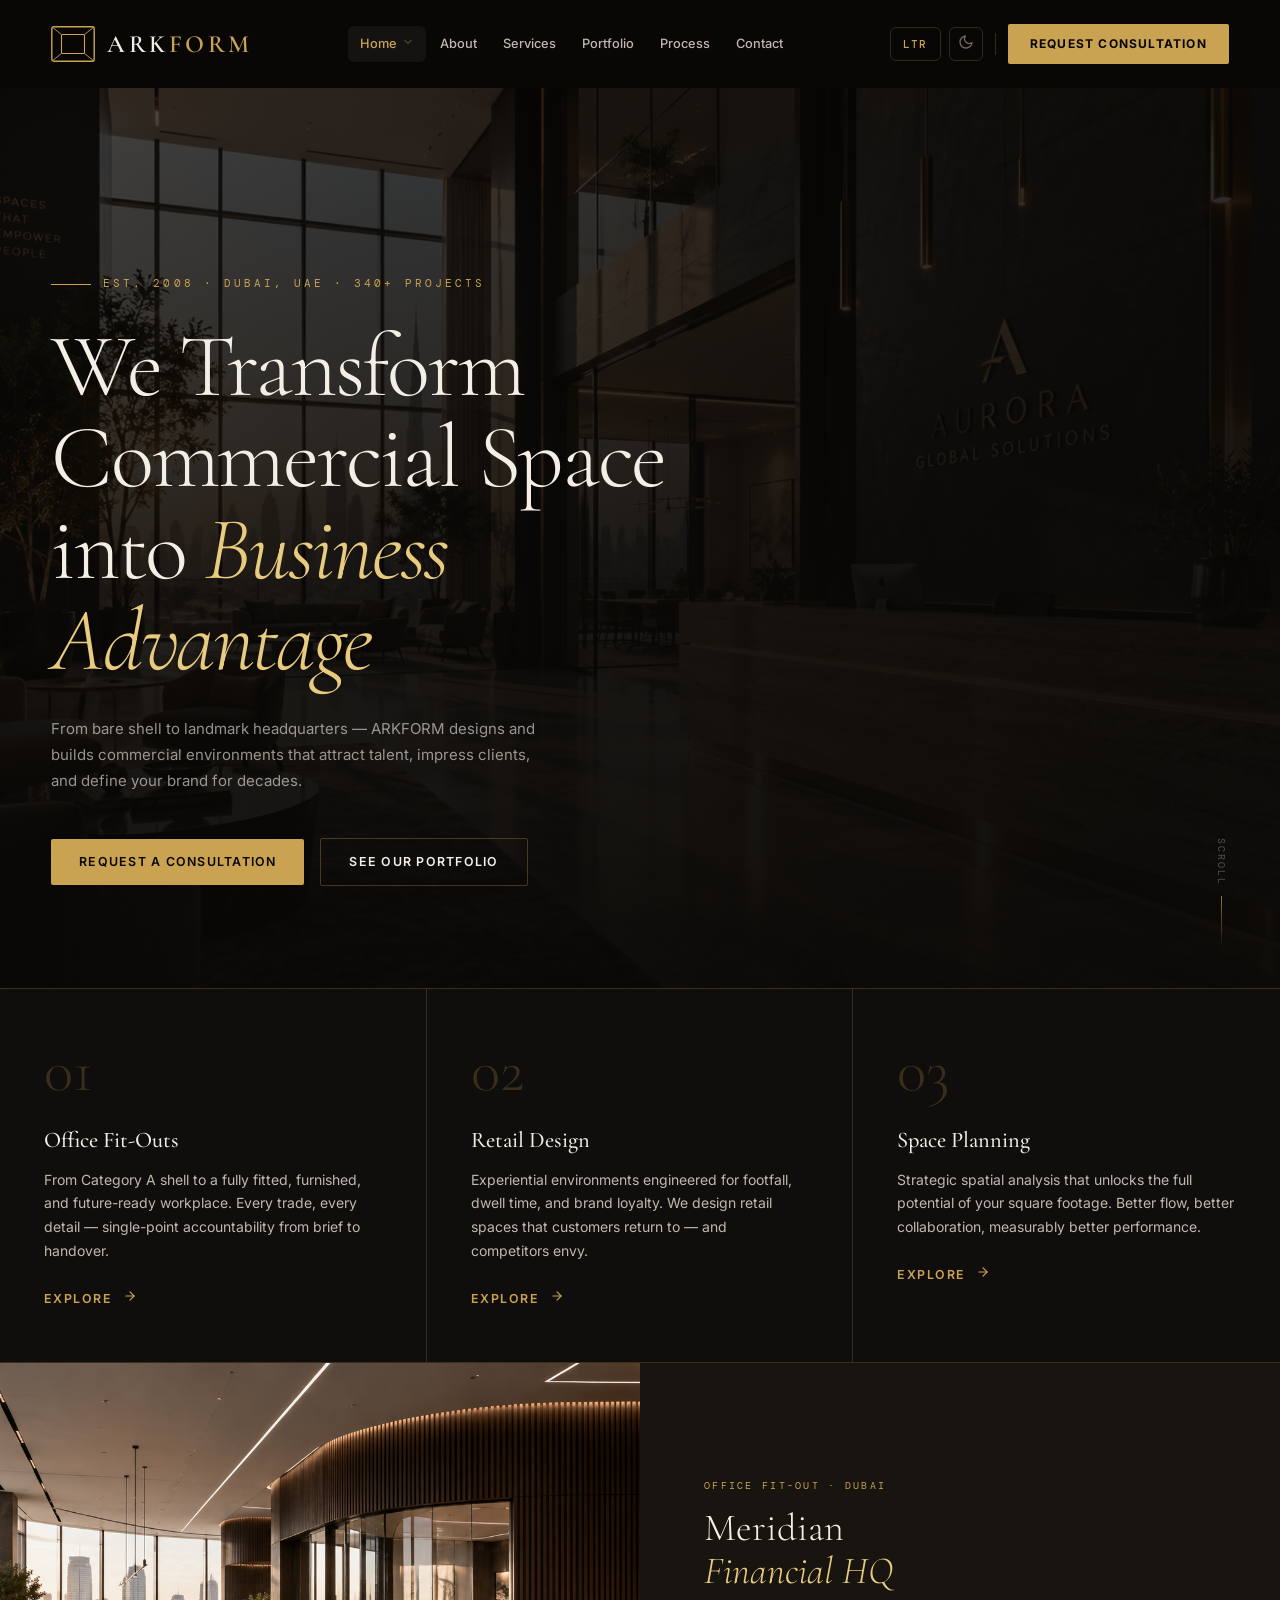
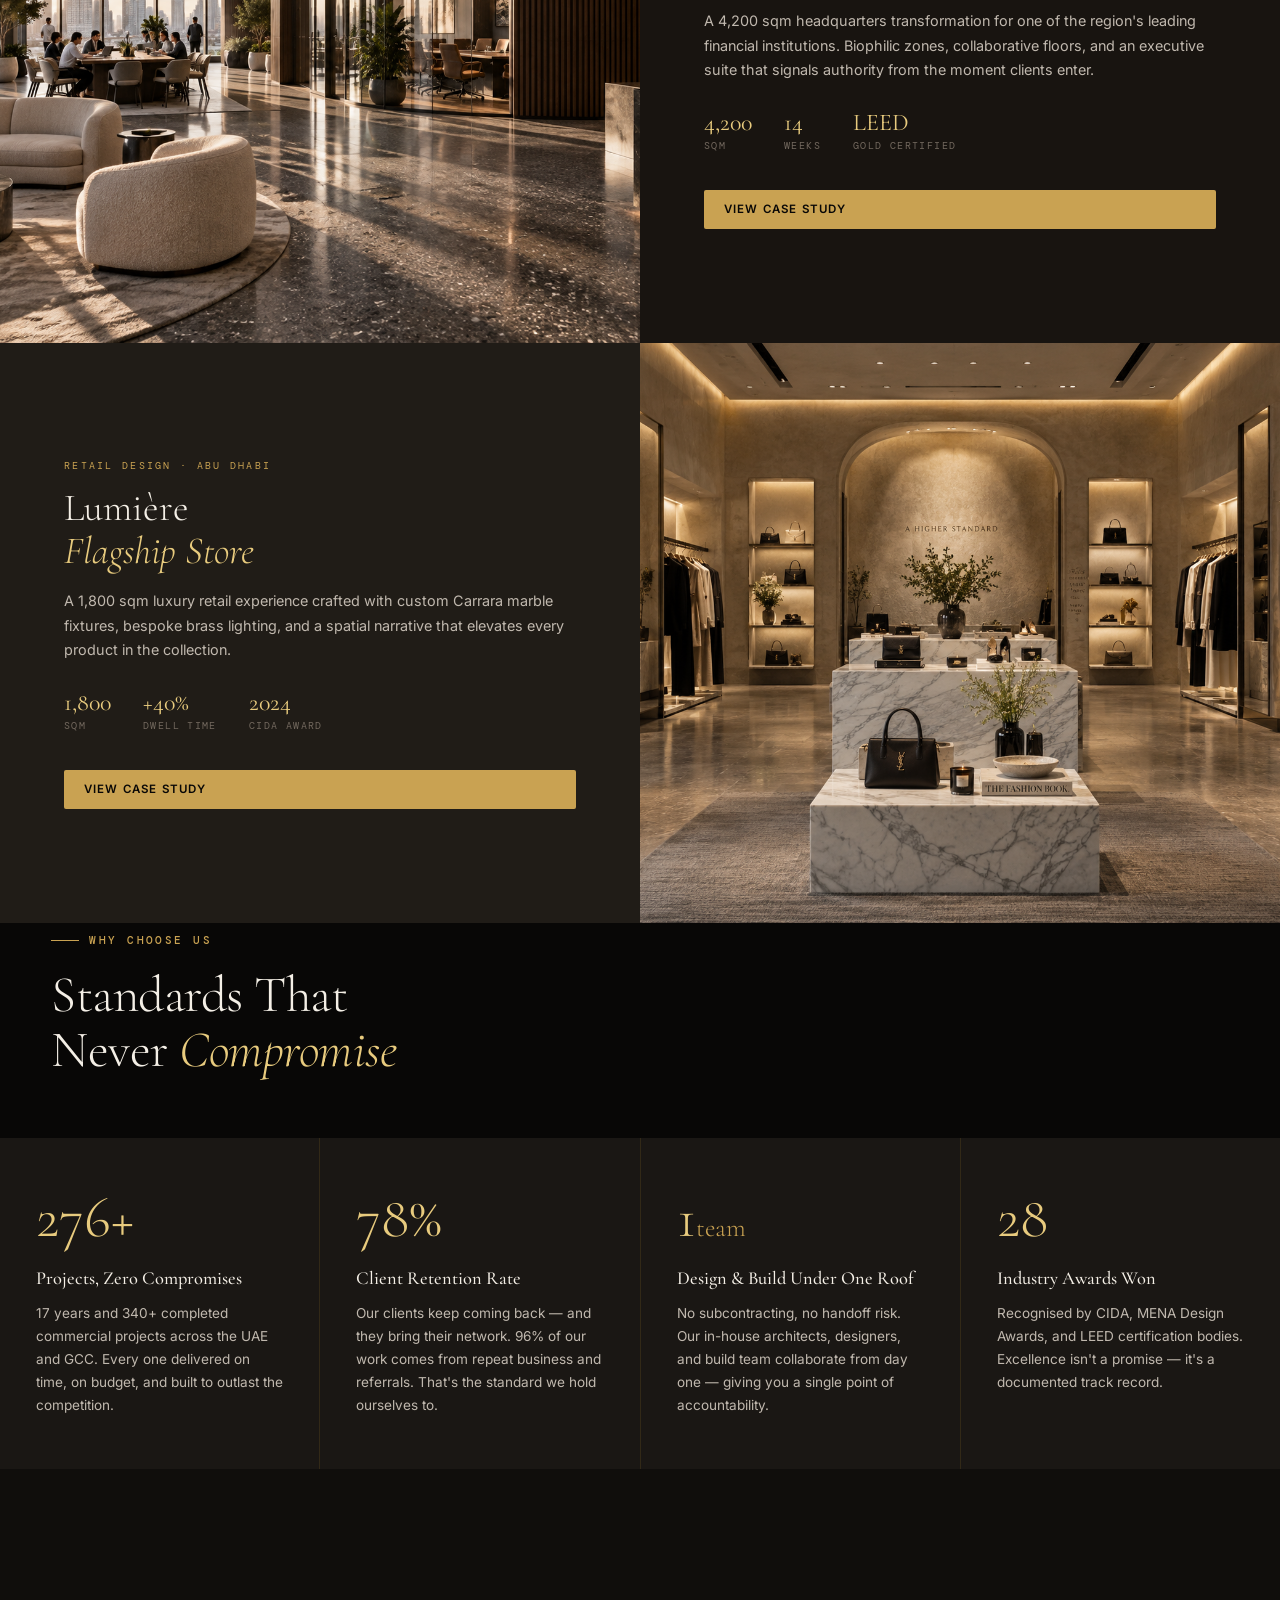
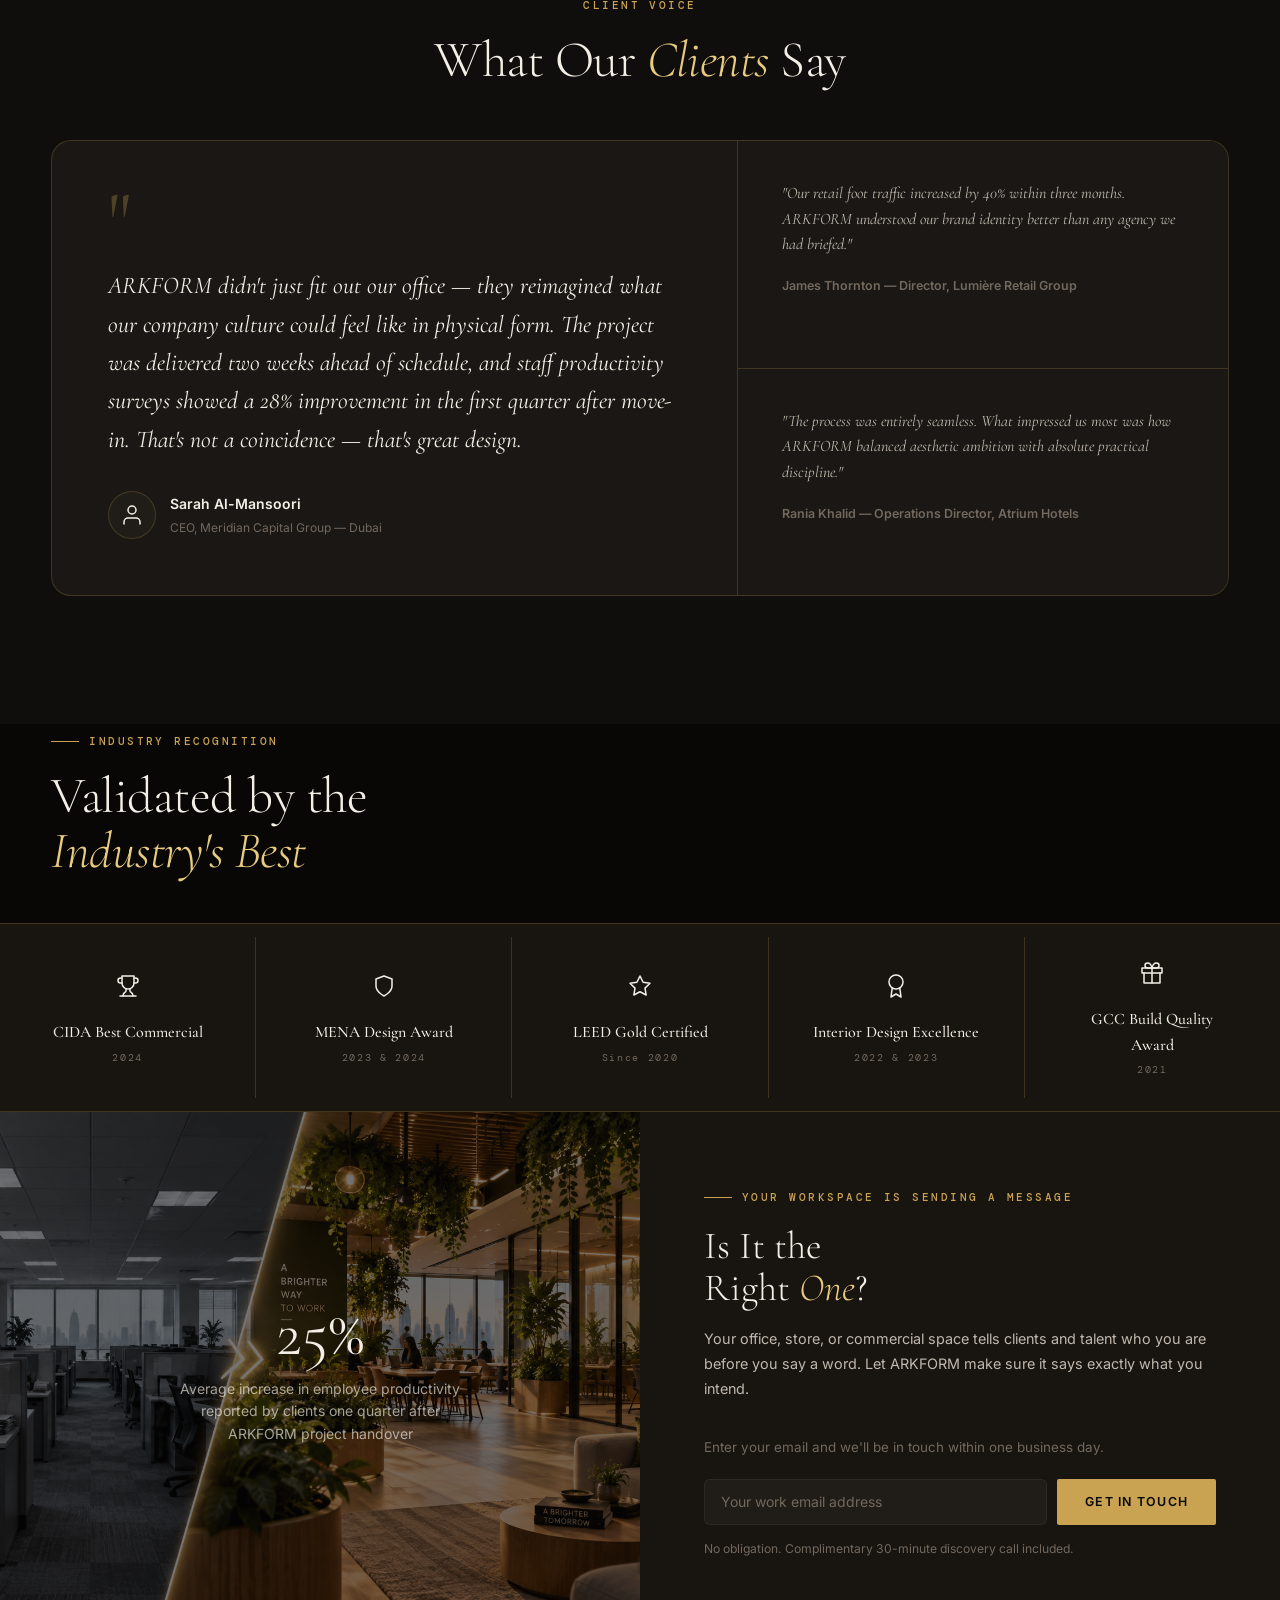
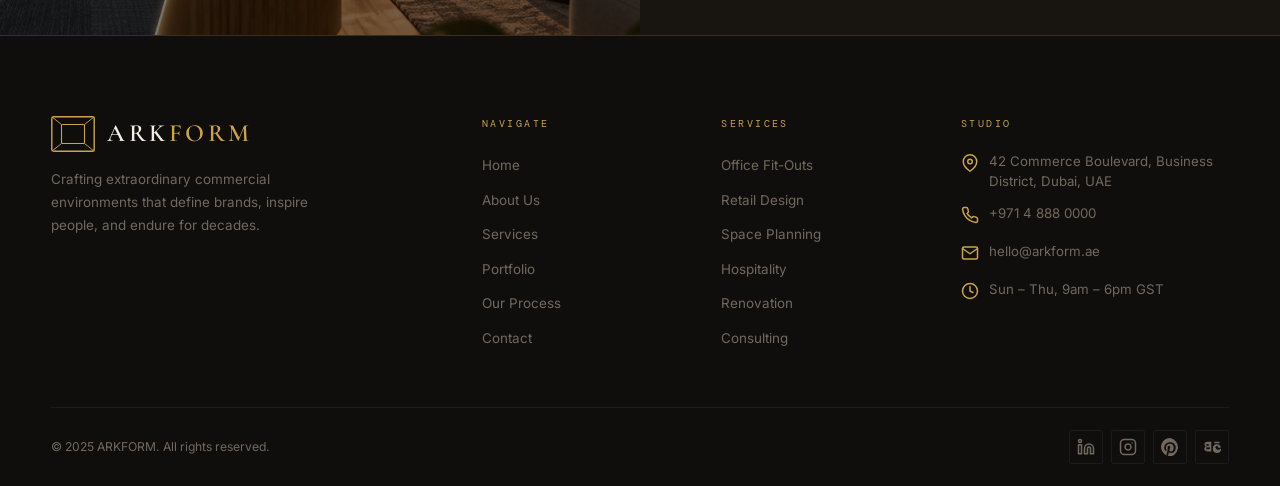
==== index.html @ d7631701 "Initial commit" ====
<!DOCTYPE html>
<html lang="en" dir="ltr" data-theme="dark">
<head>
<meta charset="UTF-8"/>
<meta name="viewport" content="width=device-width, initial-scale=1.0"/>
<meta name="description" content="ARKFORM — Award-winning interior fit-out and commercial design firm. Transforming offices, retail, and hospitality spaces into business advantages."/>
<title>Home | ARKFORM</title>
<link rel="preconnect" href="https://fonts.googleapis.com"/>
<link rel="preconnect" href="https://fonts.gstatic.com" crossorigin/>
<link rel="stylesheet" href="style.css"/>
<link rel="icon" type="image/svg+xml" href="data:image/svg+xml,%3Csvg xmlns='http://www.w3.org/2000/svg' viewBox='0 0 24 24' fill='%23cfae7d'%3E%3Cpath d='M12 2L1 22h22L12 2zm0 5l6.5 12h-13L12 7z'/%3E%3C/svg%3E" />
</head>
<body>
<header id="site-header">
  <div class="header-inner">
    <a href="index.html" class="logo-wrap" aria-label="ARKFORM — Home">
      <svg class="logo-svg" viewBox="0 0 44 36" fill="none" xmlns="http://www.w3.org/2000/svg" aria-hidden="true">
  <rect x="0.8" y="0.8" width="42.4" height="34.4" rx="2" stroke="currentColor" stroke-width="1.4"/>
  <rect x="10.5" y="8.5" width="23" height="19" rx="1" stroke="currentColor" stroke-width="1.1"/>
  <line x1="0.8" y1="0.8" x2="10.5" y2="8.5" stroke="currentColor" stroke-width="0.9"/>
  <line x1="43.2" y1="0.8" x2="33.5" y2="8.5" stroke="currentColor" stroke-width="0.9"/>
  <line x1="0.8" y1="35.2" x2="10.5" y2="27.5" stroke="currentColor" stroke-width="0.9"/>
  <line x1="43.2" y1="35.2" x2="33.5" y2="27.5" stroke="currentColor" stroke-width="0.9"/>
</svg>
      <div class="logo-text">
        <span class="logo-name">ARK<b>FORM</b></span>
        
      </div>
    </a>
    <nav class="nav-menu" role="navigation" aria-label="Main navigation">
      <div class="nav-item">
        <a href="index.html" class="nav-link">Home <span class="nav-chev"><svg width="12" height="12" viewBox="0 0 24 24" fill="none" stroke="currentColor" stroke-width="2" stroke-linecap="round" stroke-linejoin="round"><polyline points="6 9 12 15 18 9"></polyline></svg></span></a>
        <div class="dropdown">
          <a href="index.html"  class="dropdown-link"><span class="dd-dot"></span>Home One</a>
          <a href="home2.html" class="dropdown-link"><span class="dd-dot"></span>Home Two</a>
        </div>
      </div>
      <div class="nav-item"><a href="about.html"     class="nav-link">About</a></div>
      <div class="nav-item"><a href="services.html"  class="nav-link">Services</a></div>
      <div class="nav-item"><a href="portfolio.html" class="nav-link">Portfolio</a></div>
      <div class="nav-item"><a href="process.html"   class="nav-link">Process</a></div>
      <div class="nav-item"><a href="contact.html"   class="nav-link">Contact</a></div>
    </nav>
    <div class="hd-right">
      <button class="dir-toggle" id="dirToggle" aria-label="Toggle direction">LTR</button>
      <button class="theme-toggle" id="themeToggle" aria-label="Toggle theme">
        <span class="icon-moon"><svg width="16" height="16" viewBox="0 0 24 24" fill="none" stroke="currentColor" stroke-width="2" stroke-linecap="round" stroke-linejoin="round"><path d="M21 12.79A9 9 0 1 1 11.21 3 7 7 0 0 0 21 12.79z"></path></svg></span><span class="icon-sun"><svg width="16" height="16" viewBox="0 0 24 24" fill="none" stroke="currentColor" stroke-width="2" stroke-linecap="round" stroke-linejoin="round"><circle cx="12" cy="12" r="5"></circle><line x1="12" y1="1" x2="12" y2="3"></line><line x1="12" y1="21" x2="12" y2="23"></line><line x1="4.22" y1="4.22" x2="5.64" y2="5.64"></line><line x1="18.36" y1="18.36" x2="19.78" y2="19.78"></line><line x1="1" y1="12" x2="3" y2="12"></line><line x1="21" y1="12" x2="23" y2="12"></line><line x1="4.22" y1="19.78" x2="5.64" y2="18.36"></line><line x1="18.36" y1="5.64" x2="19.78" y2="4.22"></line></svg></span>
      </button>
      <div class="hd-divider"></div>
      <a href="contact.html" class="btn-nav-cta">Request Consultation</a>
      <button class="hamburger" id="hamburger" aria-label="Toggle menu">
        <span></span><span></span><span></span>
      </button>
    </div>
  </div>
</header>
<div class="mobile-overlay" id="mobile-overlay"></div>
<nav class="mobile-nav" id="mobile-nav" aria-label="Mobile navigation">
  <a href="index.html" class="mobile-nav-link">Home
    <div class="m-sub">
      <a href="index.html"  class="m-sub-link">Home One</a>
      <a href="home2.html"  class="m-sub-link">Home Two</a>
    </div>
  </a>
  <a href="about.html"     class="mobile-nav-link">About</a>
  <a href="services.html"  class="mobile-nav-link">Services</a>
  <a href="portfolio.html" class="mobile-nav-link">Portfolio</a>
  <a href="process.html"   class="mobile-nav-link">Process</a>
  <a href="contact.html"   class="mobile-nav-link">Contact</a>
  <div style="margin-top:32px;display:flex;gap:10px;flex-wrap:wrap;">
    <button class="dir-toggle" aria-label="Toggle direction">LTR</button>
    <button class="theme-toggle" aria-label="Toggle theme"><span class="icon-moon"><svg width="16" height="16" viewBox="0 0 24 24" fill="none" stroke="currentColor" stroke-width="2" stroke-linecap="round" stroke-linejoin="round"><path d="M21 12.79A9 9 0 1 1 11.21 3 7 7 0 0 0 21 12.79z"></path></svg></span><span class="icon-sun"><svg width="16" height="16" viewBox="0 0 24 24" fill="none" stroke="currentColor" stroke-width="2" stroke-linecap="round" stroke-linejoin="round"><circle cx="12" cy="12" r="5"></circle><line x1="12" y1="1" x2="12" y2="3"></line><line x1="12" y1="21" x2="12" y2="23"></line><line x1="4.22" y1="4.22" x2="5.64" y2="5.64"></line><line x1="18.36" y1="18.36" x2="19.78" y2="19.78"></line><line x1="1" y1="12" x2="3" y2="12"></line><line x1="21" y1="12" x2="23" y2="12"></line><line x1="4.22" y1="19.78" x2="5.64" y2="18.36"></line><line x1="18.36" y1="5.64" x2="19.78" y2="4.22"></line></svg></span></button>
    <a href="contact.html" class="btn-nav-cta">Request Consultation</a>
  </div>
</nav>

<main>

<!--  HERO — Full-bleed editorial -->
<section class="hero-editorial" id="hero">
  <div class="hero-bg-img">
    <img src="index_hero.png" alt="Luxury Corporate Office Interior — Dubai HQ" style="width:100%;height:100%;min-height:100svh;object-fit:cover;">
  </div>
  <div class="hero-editorial-overlay"></div>
  <div class="hero-editorial-content">
    <div class="container">
      <div class="hero-kicker">Est. 2008 · Dubai, UAE · 340+ Projects</div>
      <h1 class="hero-h1">We Transform<br>Commercial Space<br>into <em>Business</em><br><em>Advantage</em></h1>
      <p class="hero-sub">From bare shell to landmark headquarters — ARKFORM designs and builds commercial environments that attract talent, impress clients, and define your brand for decades.</p>
      <div class="hero-actions">
        <a href="contact.html"   class="btn btn-gold">Request a Consultation</a>
        <a href="portfolio.html" class="btn btn-border">See Our Portfolio</a>
      </div>
    </div>
  </div>
  <div class="hero-scroll">Scroll</div>
</section>

<!--  CORE EXPERTISE — Horizontal cells, purposeful not decorative -->
<section id="expertise" style="background:var(--bg-1);">
  <div class="expertise-row reveal">
    <div class="expertise-cell">
      <div class="expertise-num">01</div>
      <div class="expertise-title">Office Fit-Outs</div>
      <p class="expertise-body">From Category A shell to a fully fitted, furnished, and future-ready workplace. Every trade, every detail — single-point accountability from brief to handover.</p>
      <a href="services.html" class="btn-ghost-gold">Explore <span class="arr"><svg width="14" height="14" viewBox="0 0 24 24" fill="none" stroke="currentColor" stroke-width="2" stroke-linecap="round" stroke-linejoin="round"><line x1="5" y1="12" x2="19" y2="12"></line><polyline points="12 5 19 12 12 19"></polyline></svg></span></a>
    </div>
    <div class="expertise-cell">
      <div class="expertise-num">02</div>
      <div class="expertise-title">Retail Design</div>
      <p class="expertise-body">Experiential environments engineered for footfall, dwell time, and brand loyalty. We design retail spaces that customers return to — and competitors envy.</p>
      <a href="services.html" class="btn-ghost-gold">Explore <span class="arr"><svg width="14" height="14" viewBox="0 0 24 24" fill="none" stroke="currentColor" stroke-width="2" stroke-linecap="round" stroke-linejoin="round"><line x1="5" y1="12" x2="19" y2="12"></line><polyline points="12 5 19 12 12 19"></polyline></svg></span></a>
    </div>
    <div class="expertise-cell">
      <div class="expertise-num">03</div>
      <div class="expertise-title">Space Planning</div>
      <p class="expertise-body">Strategic spatial analysis that unlocks the full potential of your square footage. Better flow, better collaboration, measurably better performance.</p>
      <a href="services.html" class="btn-ghost-gold">Explore <span class="arr"><svg width="14" height="14" viewBox="0 0 24 24" fill="none" stroke="currentColor" stroke-width="2" stroke-linecap="round" stroke-linejoin="round"><line x1="5" y1="12" x2="19" y2="12"></line><polyline points="12 5 19 12 12 19"></polyline></svg></span></a>
    </div>
  </div>
</section>

<!--  SIGNATURE PROJECTS — 2 large alternating showcases -->
<section id="projects" class="project-showcase">
  <div class="project-row reveal-left">
    <div class="project-visual">
      <img src="index_project1.png" alt="Meridian Financial HQ" style="width:100%;height:100%;position:absolute;inset:0;border-radius:0;object-fit:cover;">
    </div>
    <div class="project-body">
      <div class="project-cat">Office Fit-Out · Dubai</div>
      <h2 class="project-name">Meridian<br><em>Financial HQ</em></h2>
      <p class="project-desc">A 4,200 sqm headquarters transformation for one of the region's leading financial institutions. Biophilic zones, collaborative floors, and an executive suite that signals authority from the moment clients enter.</p>
      <div class="project-specs">
        <div class="project-spec">
          <div class="project-spec-val">4,200</div>
          <div class="project-spec-key">sqm</div>
        </div>
        <div class="project-spec">
          <div class="project-spec-val">14</div>
          <div class="project-spec-key">Weeks</div>
        </div>
        <div class="project-spec">
          <div class="project-spec-val">LEED</div>
          <div class="project-spec-key">Gold Certified</div>
        </div>
      </div>
      <a href="portfolio.html" class="btn btn-gold btn-sm">View Case Study</a>
    </div>
  </div>
  <div class="project-row rev reveal-right">
    <div class="project-visual">
      <img src="index_project2.png" alt="Lumière Flagship Store" style="width:100%;height:100%;position:absolute;inset:0;border-radius:0;object-fit:cover;">
    </div>
    <div class="project-body" style="background:var(--bg-3);">
      <div class="project-cat">Retail Design · Abu Dhabi</div>
      <h2 class="project-name">Lumière<br><em>Flagship Store</em></h2>
      <p class="project-desc">A 1,800 sqm luxury retail experience crafted with custom Carrara marble fixtures, bespoke brass lighting, and a spatial narrative that elevates every product in the collection.</p>
      <div class="project-specs">
        <div class="project-spec">
          <div class="project-spec-val">1,800</div>
          <div class="project-spec-key">sqm</div>
        </div>
        <div class="project-spec">
          <div class="project-spec-val">+40%</div>
          <div class="project-spec-key">Dwell Time</div>
        </div>
        <div class="project-spec">
          <div class="project-spec-val">2024</div>
          <div class="project-spec-key">CIDA Award</div>
        </div>
      </div>
      <a href="portfolio.html" class="btn btn-gold btn-sm">View Case Study</a>
    </div>
  </div>
</section>

<!--  WHY ARKFORM — Stat-anchored differentiators -->
<section id="why-arkform" style="background:var(--bg-0);">
  <div class="container">
    <div class="sh reveal" style="max-width:600px;margin-bottom:60px;">
      <div class="section-eyebrow">Why Choose Us</div>
      <h2 class="sh-title">Standards That<br>Never <em>Compromise</em></h2>
    </div>
  </div>
  <div class="stat-anchors reveal">
    <div class="sa-cell">
      <div class="sa-big"><span class="counter" data-target="340" data-suffix="+">340+</span></div>
      <div class="sa-title">Projects, Zero Compromises</div>
      <p class="sa-body">17 years and 340+ completed commercial projects across the UAE and GCC. Every one delivered on time, on budget, and built to outlast the competition.</p>
    </div>
    <div class="sa-cell">
      <div class="sa-big"><span class="counter" data-target="96" data-suffix="%">96%</span></div>
      <div class="sa-title">Client Retention Rate</div>
      <p class="sa-body">Our clients keep coming back — and they bring their network. 96% of our work comes from repeat business and referrals. That's the standard we hold ourselves to.</p>
    </div>
    <div class="sa-cell">
      <div class="sa-big">1<span style="font-size:0.45em;color:var(--gold);">team</span></div>
      <div class="sa-title">Design &amp; Build Under One Roof</div>
      <p class="sa-body">No subcontracting, no handoff risk. Our in-house architects, designers, and build team collaborate from day one — giving you a single point of accountability.</p>
    </div>
    <div class="sa-cell">
      <div class="sa-big">28</div>
      <div class="sa-title">Industry Awards Won</div>
      <p class="sa-body">Recognised by CIDA, MENA Design Awards, and LEED certification bodies. Excellence isn't a promise — it's a documented track record.</p>
    </div>
  </div>
</section>

<!--  CLIENT TESTIMONIALS — Featured + 2 supporting -->
<section id="testimonials" class="section" style="background:var(--bg-1);">
  <div class="container">
    <div class="sh center reveal" style="margin-bottom:52px;">
      <div class="section-eyebrow center">Client Voice</div>
      <h2 class="sh-title">What Our <em>Clients</em> Say</h2>
    </div>
    <div class="testimonial-featured reveal" style="background:var(--bg-card);border:1px solid var(--bd-g);border-radius:var(--r-lg);overflow:hidden;">
      <div class="tf-main">
        <div class="tf-mark">"</div>
        <p class="tf-quote">ARKFORM didn't just fit out our office — they reimagined what our company culture could feel like in physical form. The project was delivered two weeks ahead of schedule, and staff productivity surveys showed a 28% improvement in the first quarter after move-in. That's not a coincidence — that's great design.</p>
        <div class="tf-author">
          <div class="tf-avatar"><svg width="24" height="24" viewBox="0 0 24 24" fill="none" stroke="currentColor" stroke-width="1.5" stroke-linecap="round" stroke-linejoin="round"><path d="M20 21v-2a4 4 0 0 0-4-4H8a4 4 0 0 0-4 4v2"></path><circle cx="12" cy="7" r="4"></circle></svg></div>
          <div>
            <div class="tf-name">Sarah Al-Mansoori</div>
            <div class="tf-role">CEO, Meridian Capital Group — Dubai</div>
          </div>
        </div>
      </div>
      <div class="tf-side">
        <div class="tf-minor">
          <p class="tf-minor-quote">"Our retail foot traffic increased by 40% within three months. ARKFORM understood our brand identity better than any agency we had briefed."</p>
          <div class="tf-minor-author">James Thornton — Director, Lumière Retail Group</div>
        </div>
        <div class="tf-minor">
          <p class="tf-minor-quote">"The process was entirely seamless. What impressed us most was how ARKFORM balanced aesthetic ambition with absolute practical discipline."</p>
          <div class="tf-minor-author">Rania Khalid — Operations Director, Atrium Hotels</div>
        </div>
      </div>
    </div>
  </div>
</section>

<!--  RECOGNITION — Awards + press logos -->
<section id="recognition" style="background:var(--bg-0);">
  <div class="container">
    <div class="sh reveal" style="margin-bottom:44px;">
      <div class="section-eyebrow">Industry Recognition</div>
      <h2 class="sh-title">Validated by the<br><em>Industry's Best</em></h2>
    </div>
  </div>
  <div class="recognition-strip reveal">
    <div class="recognition-inner">
      <div class="rec-award"><div class="rec-icon"><svg width="24" height="24" viewBox="0 0 24 24" fill="none" stroke="currentColor" stroke-width="1.5" stroke-linecap="round" stroke-linejoin="round"><path d="M6 9H4.5a2.5 2.5 0 0 1 0-5H6"></path><path d="M18 9h1.5a2.5 2.5 0 0 0 0-5H18"></path><path d="M4 22h16"></path><path d="M10 14.66V17c0 .55-.47.98-.97 1.21C7.85 18.75 7 20.24 7 22"></path><path d="M14 14.66V17c0 .55.47.98.97 1.21C16.15 18.75 17 20.24 17 22"></path><path d="M18 2H6v7a6 6 0 0 0 12 0V2z"></path></svg></div><div class="rec-award-name">CIDA Best Commercial</div><div class="rec-year">2024</div></div>
      <div class="rec-award"><div class="rec-icon"><svg width="24" height="24" viewBox="0 0 24 24" fill="none" stroke="currentColor" stroke-width="1.5" stroke-linecap="round" stroke-linejoin="round"><path d="M12 22s8-4 8-10V5l-8-3-8 3v7c0 6 8 10 8 10z"></path></svg></div><div class="rec-award-name">MENA Design Award</div><div class="rec-year">2023 &amp; 2024</div></div>
      <div class="rec-award"><div class="rec-icon"><svg width="24" height="24" viewBox="0 0 24 24" fill="none" stroke="currentColor" stroke-width="1.5" stroke-linecap="round" stroke-linejoin="round"><polygon points="12 2 15.09 8.26 22 9.27 17 14.14 18.18 21.02 12 17.77 5.82 21.02 7 14.14 2 9.27 8.91 8.26 12 2"></polygon></svg></div><div class="rec-award-name">LEED Gold Certified</div><div class="rec-year">Since 2020</div></div>
      <div class="rec-award"><div class="rec-icon"><svg width="24" height="24" viewBox="0 0 24 24" fill="none" stroke="currentColor" stroke-width="1.5" stroke-linecap="round" stroke-linejoin="round"><circle cx="12" cy="8" r="7"></circle><polyline points="8.21 13.89 7 23 12 20 17 23 15.79 13.88"></polyline></svg></div><div class="rec-award-name">Interior Design Excellence</div><div class="rec-year">2022 &amp; 2023</div></div>
      <div class="rec-award"><div class="rec-icon"><svg width="24" height="24" viewBox="0 0 24 24" fill="none" stroke="currentColor" stroke-width="1.5" stroke-linecap="round" stroke-linejoin="round"><polyline points="20 12 20 22 4 22 4 12"></polyline><rect x="2" y="7" width="20" height="5"></rect><line x1="12" y1="22" x2="12" y2="7"></line><path d="M12 7H7.5a2.5 2.5 0 0 1 0-5C11 2 12 7 12 7z"></path><path d="M12 7h4.5a2.5 2.5 0 0 0 0-5C13 2 12 7 12 7z"></path></svg></div><div class="rec-award-name">GCC Build Quality Award</div><div class="rec-year">2021</div></div>
    </div>
  </div>
</section>

<!--  FINAL CTA — Split: Stat visual + direct action -->
<section id="cta" class="cta-split">
  <div class="cta-split-visual reveal-left">
    <img src="index_cta.png" alt="Award-winning office transformation" style="width:100%;height:100%;position:absolute;inset:0;border-radius:0;object-fit:cover;">
    <div class="cta-split-visual-overlay">
      <div class="cta-stat-big">25%</div>
      <p class="cta-stat-caption">Average increase in employee productivity reported by clients one quarter after ARKFORM project handover</p>
    </div>
  </div>
  <div class="cta-split-body reveal-right">
    <div class="section-eyebrow">Your Workspace Is Sending a Message</div>
    <h2 class="cta-split-title">Is It the<br>Right <em>One</em>?</h2>
    <p class="cta-split-sub">Your office, store, or commercial space tells clients and talent who you are before you say a word. Let ARKFORM make sure it says exactly what you intend.</p>
    <p style="font-size:0.84rem;color:var(--txt-3);margin-bottom:20px;">Enter your email and we'll be in touch within one business day.</p>
    <div class="mini-form">
      <input class="mini-input" type="email" placeholder="Your work email address" aria-label="Email address"/>
      <a href="contact.html" class="btn btn-gold">Get in Touch</a>
    </div>
    <p style="font-size:0.76rem;color:var(--txt-3);margin-top:14px;">No obligation. Complimentary 30-minute discovery call included.</p>
  </div>
</section>

</main>
<footer id="site-footer">
  <div class="container">
    <div class="footer-top">
      <div>
        <div class="footer-logo-row">
          <svg class="logo-svg" viewBox="0 0 44 36" fill="none">
            <rect x="0.8" y="0.8" width="42.4" height="34.4" rx="2" stroke="currentColor" stroke-width="1.4"/>
            <rect x="10.5" y="8.5" width="23" height="19" rx="1" stroke="currentColor" stroke-width="1.1"/>
            <line x1="0.8" y1="0.8" x2="10.5" y2="8.5" stroke="currentColor" stroke-width="0.9"/>
            <line x1="43.2" y1="0.8" x2="33.5" y2="8.5" stroke="currentColor" stroke-width="0.9"/>
            <line x1="0.8" y1="35.2" x2="10.5" y2="27.5" stroke="currentColor" stroke-width="0.9"/>
            <line x1="43.2" y1="35.2" x2="33.5" y2="27.5" stroke="currentColor" stroke-width="0.9"/>
          </svg>
          <div class="logo-text">
            <span class="logo-name">ARK<b>FORM</b></span>
          </div>
        </div>
        <p class="footer-desc">Crafting extraordinary commercial environments that define brands, inspire people, and endure for decades.</p>
      </div>
      <div>
        <div class="footer-col-title">Navigate</div>
        <ul class="footer-links">
          <li><a href="index.html">Home</a></li>
          <li><a href="about.html">About Us</a></li>
          <li><a href="services.html">Services</a></li>
          <li><a href="portfolio.html">Portfolio</a></li>
          <li><a href="process.html">Our Process</a></li>
          <li><a href="contact.html">Contact</a></li>
        </ul>
      </div>
      <div>
        <div class="footer-col-title">Services</div>
        <ul class="footer-links">
          <li><a href="services.html">Office Fit-Outs</a></li>
          <li><a href="services.html">Retail Design</a></li>
          <li><a href="services.html">Space Planning</a></li>
          <li><a href="services.html">Hospitality</a></li>
          <li><a href="services.html">Renovation</a></li>
          <li><a href="services.html">Consulting</a></li>
        </ul>
      </div>
      <div>
        <div class="footer-col-title">Studio</div>
        <div class="footer-contact-row">
          <span class="fc-icon">
            <svg width="18" height="18" viewBox="0 0 24 24" fill="none" stroke="currentColor" stroke-width="2" stroke-linecap="round" stroke-linejoin="round"><path d="M21 10c0 7-9 13-9 13s-9-6-9-13a9 9 0 0 1 18 0z"></path><circle cx="12" cy="10" r="3"></circle></svg>
          </span>
          <span>42 Commerce Boulevard, Business District, Dubai, UAE</span>
        </div>
        <div class="footer-contact-row">
          <span class="fc-icon">
            <svg width="18" height="18" viewBox="0 0 24 24" fill="none" stroke="currentColor" stroke-width="2" stroke-linecap="round" stroke-linejoin="round"><path d="M22 16.92v3a2 2 0 0 1-2.18 2 19.79 19.79 0 0 1-8.63-3.07 19.5 19.5 0 0 1-6-6 19.79 19.79 0 0 1-3.07-8.67A2 2 0 0 1 4.11 2h3a2 2 0 0 1 2 1.72 12.84 12.84 0 0 0 .7 2.81 2 2 0 0 1-.45 2.11L8.09 9.91a16 16 0 0 0 6 6l1.27-1.27a2 2 0 0 1 2.11-.45 12.84 12.84 0 0 0 2.81.7A2 2 0 0 1 22 16.92z"></path></svg>
          </span>
          <span>+971 4 888 0000</span>
        </div>
        <div class="footer-contact-row">
          <span class="fc-icon">
            <svg width="18" height="18" viewBox="0 0 24 24" fill="none" stroke="currentColor" stroke-width="2" stroke-linecap="round" stroke-linejoin="round"><path d="M4 4h16c1.1 0 2 .9 2 2v12c0 1.1-.9 2-2 2H4c-1.1 0-2-.9-2-2V6c0-1.1.9-2 2-2z"></path><polyline points="22,6 12,13 2,6"></polyline></svg>
          </span>
          <span>hello@arkform.ae</span>
        </div>
        <div class="footer-contact-row">
          <span class="fc-icon">
            <svg width="18" height="18" viewBox="0 0 24 24" fill="none" stroke="currentColor" stroke-width="2" stroke-linecap="round" stroke-linejoin="round"><circle cx="12" cy="12" r="10"></circle><polyline points="12 6 12 12 16 14"></polyline></svg>
          </span>
          <span>Sun – Thu, 9am – 6pm GST</span>
        </div>
      </div>
    </div>
    <div class="footer-bottom">
      <p class="footer-copy">&copy; 2025 ARKFORM. All rights reserved.</p>
      <div class="footer-socials">
        <a href="#" class="soc-btn" aria-label="LinkedIn">
          <svg width="18" height="18" viewBox="0 0 24 24" fill="none" stroke="currentColor" stroke-width="2" stroke-linecap="round" stroke-linejoin="round"><path d="M16 8a6 6 0 0 1 6 6v7h-4v-7a2 2 0 0 0-2-2 2 2 0 0 0-2 2v7h-4v-7a6 6 0 0 1 6-6z"></path><rect x="2" y="9" width="4" height="12"></rect><circle cx="4" cy="4" r="2"></circle></svg>
        </a>
        <a href="#" class="soc-btn" aria-label="Instagram">
          <svg width="18" height="18" viewBox="0 0 24 24" fill="none" stroke="currentColor" stroke-width="2" stroke-linecap="round" stroke-linejoin="round"><rect x="2" y="2" width="20" height="20" rx="5" ry="5"></rect><path d="M16 11.37A4 4 0 1 1 12.63 8 4 4 0 0 1 16 11.37z"></path><line x1="17.5" y1="6.5" x2="17.51" y2="6.5"></line></svg>
        </a>
        <a href="#" class="soc-btn" aria-label="Pinterest">
          <svg width="18" height="18" viewBox="0 0 24 24" fill="currentColor"><path d="M12 0a12 12 0 0 0-4.37 23.17c-.07-.63-.13-1.6.03-2.29l1.4-5.92s-.36-.71-.36-1.78c0-1.66.97-2.9 2.17-2.9 1.01 0 1.51.76 1.51 1.68 0 1.02-.65 2.56-.99 3.98-.28 1.19.6 2.16 1.77 2.16 2.13 0 3.77-2.24 3.77-5.47 0-2.86-2.06-4.86-5.01-4.86-3.41 0-5.41 2.56-5.41 5.19 0 1.03.4 2.14.89 2.74.08.1.09.23.07.35l-.33 1.36c-.05.23-.17.27-.4.17-1.5-.7-2.43-2.88-2.43-4.65 0-3.78 2.75-7.25 7.95-7.25 4.17 0 7.39 2.96 7.39 6.92 0 4.13-2.61 7.46-6.23 7.46-1.21 0-2.35-.63-2.76-1.38l-.75 2.85c-.27 1.04-1 2.35-1.5 3.15A12 12 0 1 0 12 0z"/></svg>
        </a>
        <a href="#" class="soc-btn" aria-label="Behance">
          <svg width="18" height="18" viewBox="0 0 24 24" fill="currentColor"><path d="M22 7h-7v-2h7v2zm1.726 10c-.442 1.297-2.029 3-5.101 3-3.074 0-5.564-1.729-5.564-5.675 0-3.91 2.325-5.92 5.466-5.92 3.082 0 4.964 1.827 5.372 4.577h-6.711c.092 1.466 1.488 2.846 3.123 2.846 1.215 0 2.215-.534 2.64-1.428h2.775zm-3.15-4.144c-.169-1.2-1.026-2.025-2.091-2.025-1.12 0-2.037.916-2.19 2.025h4.281zM11 12v-6.903h-4.364c-2.428 0-4.636.853-4.636 3.328 0 1.543.832 2.38 2.026 2.812-1.391.439-2.316 1.636-2.316 3.121 0 2.671 2.35 3.642 5.093 3.642h4.2v-6zm-4.996-1.579h-1.528v-2.345h1.53c1.554 0 1.966.697 1.966 1.258 0 .61-.39 1.087-1.968 1.087zm1.144 4.579h-2.673v-2.678h2.673c1.611 0 2.21.673 2.21 1.346 0 .662-.511 1.332-2.21 1.332z"/></svg>
        </a>
      </div>
    </div>
  </div>
</footer>
<script src="main.js"></script>
</body></html>
---- style.css ----
/* ============================================================
   ARKFORM — Interior Fit-Out & Commercial Design
   Complete Design System  v2.0
   Fonts: Cormorant Garamond (display) + Inter (body)
============================================================ */
@import url('https://fonts.googleapis.com/css2?family=Cormorant+Garamond:ital,wght@0,300;0,400;0,500;0,600;0,700;1,300;1,400;1,600&family=Inter:wght@300;400;500;600;700&family=DM+Mono:wght@400;500&display=swap');

/* ── 1. DESIGN TOKENS ─────────────────────────────────── */
:root {
  /* Dark Theme (default) */
  --bg-0:  #080706;
  --bg-1:  #100E0C;
  --bg-2:  #181410;
  --bg-3:  #201C17;
  --bg-card: #1A1714;
  --bg-card-h: #222018;

  --gold:       #C9A252;
  --gold-lt:    #E8CB7E;
  --gold-dk:    #8A6B2E;
  --gold-glow:  rgba(201,162,82,0.13);
  --gold-line:  rgba(201,162,82,0.22);
  --gold-bg:    rgba(201,162,82,0.07);

  --txt-1: #F4EFE6;
  --txt-2: #C0B8AE;
  --txt-3: #72685E;
  --txt-gold: #E8CB7E;

  --bd:    rgba(255,255,255,0.055);
  --bd-g:  rgba(201,162,82,0.22);

  --glass: rgba(10,8,6,0.90);
  --glass-l: rgba(20,17,12,0.75);

  --sh-sm: 0 2px 12px rgba(0,0,0,0.50);
  --sh-md: 0 8px 36px  rgba(0,0,0,0.58);
  --sh-lg: 0 24px 80px rgba(0,0,0,0.72);
  --sh-g:  0 0 40px    rgba(201,162,82,0.14);

  --ff-d: 'Cormorant Garamond', Georgia, serif;
  --ff-b: 'Inter', system-ui, sans-serif;
  --ff-m: 'DM Mono', monospace;

  --r-xs: 2px;  --r-sm: 6px;  --r-md: 12px;  --r-lg: 20px;

  --ease:    cubic-bezier(0.4, 0, 0.2, 1);
  --ease-sp: cubic-bezier(0.34, 1.56, 0.64, 1);

  --nav-h: 88px;
  --cont:  1340px;
  --gut:   clamp(20px, 4vw, 60px);
}

[data-theme="light"] {
  --bg-0:  #F5F1EB;  --bg-1: #EDE8DF;  --bg-2: #E3DDD3;  --bg-3: #D8D0C4;
  --bg-card: #FFFFFF;  --bg-card-h: #FBF9F6;
  --gold: #A86E14;  --gold-lt: #C88C20;  --gold-dk: #7A5510;
  --gold-glow: rgba(168,110,20,0.10);  --gold-line: rgba(168,110,20,0.25);  --gold-bg: rgba(168,110,20,0.06);
  --txt-1: #18130E;  --txt-2: #3C3830;  --txt-3: #7A7268;  --txt-gold: #A86E14;
  --bd: rgba(0,0,0,0.07);  --bd-g: rgba(168,110,20,0.28);
  --glass: rgba(245,241,235,0.95);  --glass-l: rgba(228,221,211,0.80);
  --sh-sm: 0 2px 12px rgba(0,0,0,0.07);  --sh-md: 0 8px 36px rgba(0,0,0,0.10);
  --sh-lg: 0 24px 80px rgba(0,0,0,0.13);  --sh-g: 0 0 40px rgba(168,110,20,0.10);
}

/* ── 2. RESET & BASE ──────────────────────────────────── */
*, *::before, *::after { box-sizing: border-box; margin: 0; padding: 0; }
html { font-size: 16px; scroll-behavior: smooth; -webkit-font-smoothing: antialiased; }
body { font-family: var(--ff-b); background: var(--bg-0); color: var(--txt-1); line-height: 1.6; overflow-x: hidden; transition: background 0.4s var(--ease), color 0.4s var(--ease); }
img { display: block; max-width: 100%; height: auto; }
a { color: inherit; text-decoration: none; }
ul { list-style: none; }
button { cursor: pointer; border: none; background: none; font-family: inherit; }
details summary { list-style: none; }
details summary::-webkit-details-marker { display: none; }

/* RTL support */
html[dir="rtl"] .logo-text { text-align: right; }
html[dir="rtl"] .nav-menu  { margin-left: 0; margin-right: auto; }
html[dir="rtl"] .hd-right  { flex-direction: row-reverse; }
html[dir="rtl"] .hero-content { text-align: right; }
html[dir="rtl"] .hero-actions { flex-direction: row-reverse; }
html[dir="rtl"] .section-eyebrow::before { margin-right: 0; margin-left: 10px; }
html[dir="rtl"] .timeline::before { left: auto; right: 22px; }
html[dir="rtl"] .timeline { padding-left: 0; padding-right: 60px; }
html[dir="rtl"] .timeline-dot { left: auto; right: -49px; }
html[dir="rtl"] .split-rev { direction: ltr; }

/* ── 3. LAYOUT ────────────────────────────────────────── */
.container { width: 100%; max-width: var(--cont); margin-inline: auto; padding-inline: var(--gut); }
.section     { padding: clamp(80px, 10vw, 140px) 0; }
.section-sm  { padding: clamp(48px,  6vw,  90px) 0; }
.section-xs  { padding: clamp(32px,  4vw,  56px) 0; }

/* ── 4. EYEBROW / LABEL ──────────────────────────────── */
.section-eyebrow {
  display: inline-flex; align-items: center; gap: 10px;
  font-family: var(--ff-m); font-size: 0.70rem; font-weight: 500;
  letter-spacing: 0.22em; text-transform: uppercase; color: var(--gold); margin-bottom: 18px;
}
.section-eyebrow::before { content: ''; width: 28px; height: 1px; background: var(--gold); flex-shrink: 0; }
.section-eyebrow.center { display: flex; justify-content: center; }
.section-eyebrow.center::before { display: none; }

/* ── 5. TYPOGRAPHY SCALE ─────────────────────────────── */
.display-1 { font-family: var(--ff-d); font-size: clamp(3.2rem,6.5vw,8.5rem); font-weight: 300; line-height: 1.02; letter-spacing: -0.025em; }
.display-2 { font-family: var(--ff-d); font-size: clamp(2.4rem,4.5vw,5.6rem); font-weight: 300; line-height: 1.06; letter-spacing: -0.02em; }
.display-3 { font-family: var(--ff-d); font-size: clamp(1.8rem,3vw,3.8rem); font-weight: 300; line-height: 1.10; letter-spacing: -0.015em; }
.display-4 { font-family: var(--ff-d); font-size: clamp(1.4rem,2.2vw,2.4rem); font-weight: 400; line-height: 1.16; }
h1, h2, h3 { font-family: var(--ff-d); font-weight: 300; }
em { font-style: italic; color: var(--gold-lt); }

/* ── 6. BUTTONS ──────────────────────────────────────── */
.btn {
  display: inline-flex; align-items: center; gap: 9px;
  padding: 13px 28px; border-radius: var(--r-xs);
  font-family: var(--ff-b); font-size: 0.775rem; font-weight: 600;
  letter-spacing: 0.10em; text-transform: uppercase;
  transition: all 0.28s var(--ease); cursor: pointer;
}
.btn-gold { background: var(--gold); color: #080706; }
.btn-gold:hover { background: var(--gold-lt); transform: translateY(-2px); box-shadow: 0 10px 32px var(--gold-glow); }
.btn-border { border: 1px solid var(--bd-g); color: var(--txt-1); background: transparent; }
.btn-border:hover { border-color: var(--gold); color: var(--gold-lt); transform: translateY(-2px); }
.btn-ghost-gold { background: none; padding: 0; color: var(--gold); font-size: 0.775rem; font-weight: 600; letter-spacing: 0.12em; text-transform: uppercase; font-family: var(--ff-b); }
.btn-ghost-gold .arr { display: inline-block; transition: transform 0.28s var(--ease-sp); margin-left: 6px; }
.btn-ghost-gold:hover .arr { transform: translateX(6px); }
html[dir="rtl"] .btn-ghost-gold:hover .arr { transform: translateX(-6px) scaleX(-1); }
.btn-sm { padding: 10px 20px; font-size: 0.72rem; }
.btn-nav-cta { background: var(--gold); color: #080706; padding: 10px 22px; border-radius: var(--r-xs); font-size: 0.75rem; font-weight: 700; letter-spacing: 0.10em; text-transform: uppercase; font-family: var(--ff-b); transition: all 0.25s; white-space: nowrap; }
.btn-nav-cta:hover { background: var(--gold-lt); transform: translateY(-1px); box-shadow: 0 6px 20px var(--gold-glow); }

/* ── 7. HEADER ───────────────────────────────────────── */
#site-header {
  position: fixed; top: 0; left: 0; right: 0; z-index: 1000;
  height: var(--nav-h); display: flex; align-items: center;
  transition: background 0.4s var(--ease), box-shadow 0.4s, backdrop-filter 0.4s;
}
#site-header.scrolled {
  background: var(--glass);
  backdrop-filter: blur(22px) saturate(1.6);
  -webkit-backdrop-filter: blur(22px) saturate(1.6);
  box-shadow: 0 1px 0 var(--bd-g), var(--sh-sm);
}
.header-inner {
  display: flex; align-items: center; justify-content: space-between;
  width: 100%; max-width: var(--cont); margin-inline: auto; padding-inline: var(--gut); gap: 24px;
}
.split-bleed-left { padding-left: max(var(--gut), calc(50vw - (var(--cont) / 2))); }
.split-bleed-right { padding-right: max(var(--gut), calc(50vw - (var(--cont) / 2))); }

/* Logo */
.logo-wrap { display: flex; align-items: center; gap: 12px; text-decoration: none; flex-shrink: 0; }
.logo-svg { width: 44px; height: 36px; color: var(--gold); transition: color 0.3s; flex-shrink: 0; }
.logo-wrap:hover .logo-svg { color: var(--gold-lt); }
.logo-text { display: flex; flex-direction: column; gap: 1px; }
.logo-name { font-family: var(--ff-d); font-size: 1.55rem; font-weight: 600; letter-spacing: 0.14em; color: var(--txt-1); line-height: 1; transition: color 0.3s; }
.logo-name b { color: var(--gold); font-weight: 600; }
.logo-wrap:hover .logo-name { color: var(--gold-lt); }
.logo-sub { font-family: var(--ff-m); font-size: 0.54rem; letter-spacing: 0.28em; text-transform: uppercase; color: var(--txt-3); }

/* Nav */
.nav-menu { display: flex; align-items: center; gap: 2px; flex: 1; justify-content: center; }
.nav-item { position: relative; }
.nav-link { display: inline-flex; align-items: center; gap: 5px; padding: 8px 12px; font-size: 0.80rem; font-weight: 500; color: var(--txt-2); border-radius: var(--r-sm); transition: all 0.22s; white-space: nowrap; }
.nav-link:hover, .nav-link.active { color: var(--txt-1); background: rgba(255,255,255,0.05); }
[data-theme="light"] .nav-link:hover { background: rgba(0,0,0,0.05); }
.nav-link.active { color: var(--gold); }
.nav-chev { font-size: 0.52rem; transition: transform 0.28s; opacity: 0.6; }
.nav-item:hover .nav-chev { transform: rotate(180deg); }

.dropdown { position: absolute; top: calc(100% + 8px); left: 0; min-width: 190px; background: var(--bg-2); border: 1px solid var(--bd-g); border-radius: var(--r-md); padding: 6px; box-shadow: var(--sh-md); opacity: 0; visibility: hidden; transform: translateY(-8px) scale(0.97); transform-origin: top left; transition: all 0.22s var(--ease); z-index: 10; }
html[dir="rtl"] .dropdown { left: auto; right: 0; transform-origin: top right; }
.nav-item:hover .dropdown { opacity: 1; visibility: visible; transform: translateY(0) scale(1); }
.dropdown-link { display: flex; align-items: center; gap: 10px; padding: 10px 14px; border-radius: var(--r-sm); font-size: 0.79rem; font-weight: 500; color: var(--txt-2); transition: all 0.18s; }
.dropdown-link:hover { background: var(--gold-glow); color: var(--gold-lt); }
.dd-dot { width: 4px; height: 4px; border-radius: 50%; background: var(--gold); opacity: 0.5; flex-shrink: 0; }
.dropdown-link:hover .dd-dot { opacity: 1; }

/* Header right */
.hd-right { display: flex; align-items: center; gap: 8px; flex-shrink: 0; }
.hd-divider { width: 1px; height: 22px; background: var(--bd-g); margin: 0 4px; }
.dir-toggle { height: 34px; padding: 0 12px; border: 1px solid var(--bd-g); border-radius: var(--r-sm); font-family: var(--ff-m); font-size: 0.70rem; font-weight: 500; letter-spacing: 0.12em; color: var(--gold); background: transparent; transition: all 0.22s; cursor: pointer; }
.dir-toggle:hover { background: var(--gold-glow); border-color: var(--gold); }
.theme-toggle { width: 34px; height: 34px; border: 1px solid var(--bd-g); border-radius: var(--r-sm); display: flex; align-items: center; justify-content: center; color: var(--txt-3); font-size: 0.95rem; transition: all 0.22s; cursor: pointer; }
.theme-toggle:hover { background: var(--gold-glow); border-color: var(--gold); color: var(--gold); }
.icon-sun { display: none; }
[data-theme="light"] .icon-sun  { display: inline; }
[data-theme="light"] .icon-moon { display: none; }

/* Hamburger */
.hamburger { display: none; flex-direction: column; gap: 5px; padding: 8px; cursor: pointer; background: none; border: none; }
.hamburger span { display: block; width: 22px; height: 1.5px; background: var(--txt-1); border-radius: 2px; transition: all 0.28s var(--ease); }
.hamburger.open span:nth-child(1) { transform: translateY(6.5px) rotate(45deg); }
.hamburger.open span:nth-child(2) { opacity: 0; transform: scaleX(0); }
.hamburger.open span:nth-child(3) { transform: translateY(-6.5px) rotate(-45deg); }

/* ── 8. MOBILE NAV ───────────────────────────────────── */
.mobile-overlay { position: fixed; inset: 0; background: rgba(0,0,0,0.65); z-index: 1099; opacity: 0; visibility: hidden; transition: all 0.35s; }
.mobile-overlay.open { opacity: 1; visibility: visible; }
.mobile-nav { position: fixed; top: 0; right: -100%; width: min(340px,90vw); height: 100%; background: var(--bg-2); border-left: 1px solid var(--bd-g); z-index: 1100; padding: 100px 32px 48px; transition: right 0.38s var(--ease); overflow-y: auto; }
html[dir="rtl"] .mobile-nav { right: auto; left: -100%; border-left: none; border-right: 1px solid var(--bd-g); transition: left 0.38s var(--ease); }
.mobile-nav.open { right: 0; }
html[dir="rtl"] .mobile-nav.open { right: auto; left: 0; }
.mobile-nav-link { display: block; padding: 14px 0; font-family: var(--ff-d); font-size: 1.5rem; font-weight: 300; color: var(--txt-1); border-bottom: 1px solid var(--bd); transition: color 0.2s; }
.mobile-nav-link:hover { color: var(--gold); }
.m-sub { padding: 8px 0 0 14px; }
.m-sub-link { display: block; padding: 7px 0; font-size: 0.875rem; color: var(--txt-3); transition: color 0.2s; }
.m-sub-link:hover { color: var(--gold); }

/* ── 9. IMAGE PLACEHOLDER ───────────────────────────── */
.ph {
  background: linear-gradient(145deg, var(--bg-3) 0%, var(--bg-2) 100%);
  display: flex; flex-direction: column; align-items: center; justify-content: center;
  gap: 12px; color: var(--txt-3); font-family: var(--ff-m); font-size: 0.7rem;
  letter-spacing: 0.12em; text-align: center; padding: 16px;
}
.ph svg { opacity: 0.28; }
.ph-label { opacity: 0.7; line-height: 1.4; }

/* ── 10. HERO (Home 1 — Full bleed editorial) ─────── */
.hero-editorial {
  position: relative; min-height: 100svh; display: flex; align-items: flex-end;
  overflow: hidden; margin-top: var(--nav-h);
  --txt-1: #F4EFE6;
  --gold: #C9A252;
  --bd-g: rgba(201,162,82,0.3);
}
.hero-bg-img { position: absolute; inset: 0; }
.hero-bg-img .ph { position: absolute; inset: 0; border-radius: 0; }
.hero-editorial-overlay {
  position: absolute; inset: 0;
  background: linear-gradient(165deg, rgba(8,7,6,0.72) 0%, rgba(8,7,6,0.92) 55%, rgba(8,7,6,0.97) 100%);
}
[data-theme="light"] .hero-editorial-overlay { background: linear-gradient(165deg, rgba(8,7,6,0.62) 0%, rgba(8,7,6,0.88) 60%, rgba(8,7,6,0.95) 100%); }
.hero-editorial-content { position: relative; z-index: 2; padding-bottom: clamp(56px,8vw,110px); width: 100%; }
.hero-kicker { display: inline-flex; align-items: center; gap: 12px; font-family: var(--ff-m); font-size: 0.68rem; letter-spacing: 0.28em; text-transform: uppercase; color: var(--gold); margin-bottom: 28px; }
.hero-kicker::before { content: ''; width: 40px; height: 1px; background: var(--gold); }
.hero-h1 { font-family: var(--ff-d); font-size: clamp(3.2rem,7vw,9rem); font-weight: 300; line-height: 1.02; letter-spacing: -0.025em; color: #F4EFE6; margin-bottom: 30px; max-width: 900px; }
.hero-h1 em { font-style: italic; color: var(--gold-lt); }
.hero-sub { font-size: 0.9375rem; color: rgba(244,239,230,0.60); max-width: 500px; line-height: 1.72; margin-bottom: 44px; }
.hero-actions { display: flex; align-items: center; gap: 16px; flex-wrap: wrap; }
.hero-scroll { position: absolute; bottom: 40px; right: var(--gut); z-index: 2; writing-mode: vertical-rl; font-family: var(--ff-m); font-size: 0.60rem; letter-spacing: 0.20em; color: rgba(244,239,230,0.30); text-transform: uppercase; display: flex; align-items: center; gap: 10px; }
.hero-scroll::after { content: ''; width: 1px; height: 52px; background: linear-gradient(to bottom, rgba(201,162,82,0.7), transparent); animation: sl 2s ease-in-out infinite; }
@keyframes sl { 0%,100%{transform:scaleY(0.4);opacity:0.4;} 50%{transform:scaleY(1);opacity:1;} }

/* ── 11. HERO (Home 2 — Asymmetric split) ─────────── */
.hero-asymmetric {
  display: grid; grid-template-columns: 55% 45%;
  min-height: 100svh; margin-top: var(--nav-h); overflow: hidden;
}
.hero-asym-text { display: flex; flex-direction: column; justify-content: center; padding: clamp(60px,8vw,130px) clamp(40px,5vw,80px); background: var(--bg-1); }
.hero-asym-visual { position: relative; overflow: hidden; }
.hero-asym-mosaic { position: absolute; inset: 0; display: grid; grid-template-rows: 60% 40%; gap: 3px; }
.hero-asym-mosaic .ph { border-radius: 0; }
.hero-h1-asym { font-family: var(--ff-d); font-size: clamp(2.8rem,5.5vw,7rem); font-weight: 300; line-height: 1.04; letter-spacing: -0.02em; color: var(--txt-1); margin-bottom: 24px; }
.hero-h1-asym em { color: var(--gold-lt); }
.hero-asym-sub { font-size: 0.9375rem; color: var(--txt-2); line-height: 1.72; max-width: 480px; margin-bottom: 40px; }
.hero-asym-meta { display: grid; grid-template-columns: 1fr 1fr; gap: 20px; padding-top: 36px; border-top: 1px solid var(--bd-g); margin-top: 8px; }
.hero-meta-num { font-family: var(--ff-d); font-size: 2.8rem; font-weight: 300; color: var(--gold-lt); line-height: 1; }
.hero-meta-label { font-family: var(--ff-m); font-size: 0.64rem; letter-spacing: 0.16em; text-transform: uppercase; color: var(--txt-3); margin-top: 4px; }

/* ── 12. SECTION HEADERS ─────────────────────────── */
.sh { margin-bottom: clamp(40px,5vw,68px); }
.sh-title { font-family: var(--ff-d); font-size: clamp(2rem,4vw,4.2rem); font-weight: 300; line-height: 1.08; color: var(--txt-1); margin-bottom: 14px; letter-spacing: -0.01em; }
.sh-title em { color: var(--gold-lt); }
.sh-body { font-size: 0.9375rem; color: var(--txt-2); line-height: 1.74; max-width: 560px; }
.sh.center { text-align: center; }
.sh.center .sh-body { margin-inline: auto; }

/* ── 13. EXPERTISE ROW (Home 1 section 2) ────────── */
.expertise-row { display: grid; grid-template-columns: repeat(3,1fr); border-top: 1px solid var(--bd-g); border-bottom: 1px solid var(--bd-g); }
.expertise-cell { padding: 52px 44px; position: relative; border-right: 1px solid var(--bd-g); transition: background 0.3s; }
.expertise-cell:last-child { border-right: none; }
html[dir="rtl"] .expertise-cell { border-right: none; border-left: 1px solid var(--bd-g); }
html[dir="rtl"] .expertise-cell:last-child { border-left: none; }
.expertise-cell:hover { background: var(--gold-bg); }
.expertise-num { font-family: var(--ff-d); font-size: 3.8rem; font-weight: 300; color: var(--gold-line); line-height: 1; margin-bottom: 20px; }
.expertise-title { font-family: var(--ff-d); font-size: 1.4rem; font-weight: 500; color: var(--txt-1); margin-bottom: 10px; }
.expertise-body { font-size: 0.875rem; color: var(--txt-2); line-height: 1.70; margin-bottom: 22px; }

/* ── 14. PROJECT SHOWCASE (Home 1 section 3) ─────── */
.project-showcase { overflow: hidden; }
.project-row { display: grid; grid-template-columns: 1fr 1fr; min-height: 580px; }
.project-row.rev { direction: rtl; }
.project-row.rev > * { direction: ltr; }
html[dir="rtl"] .project-row.rev { direction: ltr; }
.project-visual { position: relative; overflow: hidden; }
.project-visual .ph { position: absolute; inset: 0; border-radius: 0; }
.project-body { padding: clamp(52px,6vw,100px) clamp(44px,5vw,88px); display: flex; flex-direction: column; justify-content: center; background: var(--bg-2); }
.project-cat { font-family: var(--ff-m); font-size: 0.65rem; letter-spacing: 0.22em; text-transform: uppercase; color: var(--gold); margin-bottom: 12px; }
.project-name { font-family: var(--ff-d); font-size: clamp(1.8rem,3vw,3rem); font-weight: 300; color: var(--txt-1); line-height: 1.12; margin-bottom: 16px; }
.project-name em { font-style: italic; color: var(--gold-lt); }
.project-desc { font-size: 0.9rem; color: var(--txt-2); line-height: 1.72; margin-bottom: 28px; }
.project-specs { display: flex; gap: 32px; flex-wrap: wrap; margin-bottom: 36px; }
.project-spec { }
.project-spec-val { font-family: var(--ff-d); font-size: 1.5rem; font-weight: 400; color: var(--gold-lt); line-height: 1; }
.project-spec-key { font-family: var(--ff-m); font-size: 0.62rem; letter-spacing: 0.14em; text-transform: uppercase; color: var(--txt-3); margin-top: 3px; }

/* ── 15. STAT ANCHORS (Home 1 section 4) ─────────── */
.stat-anchors { display: grid; grid-template-columns: repeat(4,1fr); gap: 1px; background: var(--bd-g); }
.sa-cell { background: var(--bg-card); padding: 52px 36px; transition: background 0.3s; }
.sa-cell:hover { background: var(--bg-card-h); }
.sa-big { font-family: var(--ff-d); font-size: clamp(3rem,4.5vw,5.5rem); font-weight: 300; color: var(--gold-lt); line-height: 1; margin-bottom: 16px; }
.sa-title { font-family: var(--ff-d); font-size: 1.15rem; font-weight: 500; color: var(--txt-1); margin-bottom: 8px; }
.sa-body { font-size: 0.85rem; color: var(--txt-2); line-height: 1.70; }

/* ── 16. TESTIMONIAL FEATURED (Home 1 section 5) ─── */
.testimonial-featured { display: grid; grid-template-columns: 1.4fr 1fr; gap: 0; }
.tf-main { padding: 56px; border-right: 1px solid var(--bd-g); }
html[dir="rtl"] .tf-main { border-right: none; border-left: 1px solid var(--bd-g); }
.tf-mark { font-family: var(--ff-d); font-size: 5rem; line-height: 0.6; color: var(--gold); opacity: 0.3; margin-bottom: 22px; }
.tf-quote { font-family: var(--ff-d); font-size: clamp(1.15rem,2vw,1.5rem); font-style: italic; color: var(--txt-1); line-height: 1.6; margin-bottom: 32px; }
.tf-author { display: flex; align-items: center; gap: 14px; }
.tf-avatar { width: 48px; height: 48px; border-radius: 50%; background: var(--bg-3); border: 1px solid var(--bd-g); display: flex; align-items: center; justify-content: center; font-size: 1.2rem; }
.tf-name { font-size: 0.875rem; font-weight: 600; color: var(--txt-1); }
.tf-role { font-size: 0.75rem; color: var(--txt-3); margin-top: 2px; }
.tf-side { display: flex; flex-direction: column; }
.tf-minor { flex: 1; padding: 40px 44px; border-bottom: 1px solid var(--bd-g); background: var(--bg-card); }
.tf-minor:last-child { border-bottom: none; }
.tf-minor-quote { font-family: var(--ff-d); font-size: 1rem; font-style: italic; color: var(--txt-2); line-height: 1.6; margin-bottom: 18px; }
.tf-minor-author { font-size: 0.78rem; font-weight: 600; color: var(--txt-3); }

/* ── 17. RECOGNITION STRIP (Home 1 section 6) ───── */
.recognition-strip { background: var(--bg-2); border-top: 1px solid var(--bd-g); border-bottom: 1px solid var(--bd-g); }
.recognition-inner { display: flex; align-items: center; gap: 0; overflow-x: auto; }
.rec-award { flex: 1; padding: 32px 44px; border-right: 1px solid var(--bd-g); text-align: center; flex-shrink: 0; min-width: 200px; transition: background 0.3s; }
.rec-award:last-child { border-right: none; }
html[dir="rtl"] .rec-award { border-right: none; border-left: 1px solid var(--bd-g); }
html[dir="rtl"] .rec-award:last-child { border-left: none; }
.rec-award:hover { background: var(--gold-bg); }
.rec-icon { font-size: 1.6rem; margin-bottom: 10px; }
.rec-award-name { font-family: var(--ff-d); font-size: 1rem; font-weight: 500; color: var(--txt-1); margin-bottom: 4px; }
.rec-year { font-family: var(--ff-m); font-size: 0.64rem; letter-spacing: 0.16em; color: var(--txt-3); }

/* ── 18. FINAL CTA — SPLIT (Home 1 section 7) ───── */
.cta-split { display: grid; grid-template-columns: 1fr 1fr; min-height: 480px; }
.cta-split-visual { position: relative; overflow: hidden; background: var(--bg-3); }
.cta-split-visual .ph { position: absolute; inset: 0; border-radius: 0; }
.cta-split-visual-overlay { position: absolute; inset: 0; background: rgba(8,7,6,0.55); display: flex; flex-direction: column; align-items: center; justify-content: center; text-align: center; padding: 40px; }
.cta-stat-big { font-family: var(--ff-d); font-size: clamp(3rem,5vw,6rem); font-weight: 300; color: #F4EFE6; line-height: 1; margin-bottom: 12px; }
.cta-stat-caption { font-size: 0.875rem; color: rgba(244,239,230,0.65); line-height: 1.6; max-width: 280px; }
.cta-split-body { padding: clamp(52px,6vw,88px) clamp(44px,5vw,88px); display: flex; flex-direction: column; justify-content: center; background: var(--bg-2); }
.cta-split-title { font-family: var(--ff-d); font-size: clamp(1.8rem,3vw,3rem); font-weight: 300; color: var(--txt-1); line-height: 1.1; margin-bottom: 18px; }
.cta-split-title em { color: var(--gold-lt); }
.cta-split-sub { font-size: 0.9rem; color: var(--txt-2); line-height: 1.72; margin-bottom: 36px; }
.mini-form { display: flex; gap: 10px; flex-wrap: wrap; }
.mini-input { flex: 1; min-width: 200px; padding: 13px 16px; background: var(--bg-3); border: 1px solid var(--bd); border-radius: var(--r-sm); font-family: var(--ff-b); font-size: 0.875rem; color: var(--txt-1); outline: none; transition: border-color 0.22s, box-shadow 0.22s; }
.mini-input::placeholder { color: var(--txt-3); }
.mini-input:focus { border-color: var(--gold); box-shadow: 0 0 0 3px var(--gold-glow); }

/* ── 19. BUSINESS CASE SECTION (Home 2 section 2) ── */
.business-case { background: var(--bg-1); }
.bc-grid { display: grid; grid-template-columns: 1fr 1fr; gap: 80px; align-items: center; }
.bc-big-stat { font-family: var(--ff-d); font-size: clamp(5rem,9vw,12rem); font-weight: 300; color: var(--gold-lt); line-height: 0.9; margin-bottom: 16px; }
.bc-stat-note { font-family: var(--ff-m); font-size: 0.70rem; letter-spacing: 0.14em; color: var(--txt-3); max-width: 300px; line-height: 1.6; }
.bc-data-list { display: flex; flex-direction: column; gap: 0; }
.bc-data-item { display: flex; align-items: flex-start; gap: 18px; padding: 22px 0; border-bottom: 1px solid var(--bd); }
.bc-data-item:first-child { border-top: 1px solid var(--bd); }
.bc-data-num { font-family: var(--ff-d); font-size: 2rem; font-weight: 300; color: var(--gold-lt); min-width: 80px; line-height: 1.1; flex-shrink: 0; }
.bc-data-text { font-size: 0.875rem; color: var(--txt-2); line-height: 1.68; }
.bc-data-title { font-weight: 600; color: var(--txt-1); margin-bottom: 4px; }

/* ── 20. APPROACH (Home 2 section 4) ─────────────── */
.approach-grid { display: grid; grid-template-columns: 1fr 1fr; gap: 2px; background: var(--bd-g); }
.approach-cell { background: var(--bg-card); padding: 52px 44px; transition: background 0.3s; }
.approach-cell:hover { background: var(--bg-card-h); }
.approach-num { font-family: var(--ff-m); font-size: 0.65rem; letter-spacing: 0.2em; color: var(--gold); margin-bottom: 16px; }
.approach-title { font-family: var(--ff-d); font-size: 1.5rem; font-weight: 500; color: var(--txt-1); margin-bottom: 12px; }
.approach-body { font-size: 0.875rem; color: var(--txt-2); line-height: 1.72; }

/* ── 21. MATERIAL SWATCHES (Home 2 section 5) ────── */
.material-row { display: grid; grid-template-columns: repeat(5,1fr); gap: 12px; }
.material-card { border-radius: var(--r-md); overflow: hidden; transition: transform 0.3s var(--ease), box-shadow 0.3s; cursor: default; }
.material-card:hover { transform: translateY(-4px); box-shadow: var(--sh-md); }
.material-swatch { height: 160px; }
.material-info { padding: 14px 16px; background: var(--bg-card); border: 1px solid var(--bd); border-top: none; }
.material-name { font-family: var(--ff-d); font-size: 0.95rem; font-weight: 500; color: var(--txt-1); margin-bottom: 3px; }
.material-type { font-family: var(--ff-m); font-size: 0.60rem; letter-spacing: 0.14em; color: var(--txt-3); text-transform: uppercase; }

/* ── 22. IMPACT STORIES (Home 2 section 6) ───────── */
.impact-grid { display: grid; grid-template-columns: repeat(3,1fr); gap: 16px; }
.impact-card { background: var(--bg-card); border: 1px solid var(--bd); border-radius: var(--r-md); overflow: hidden; transition: border-color 0.3s, box-shadow 0.3s; }
.impact-card:hover { border-color: var(--bd-g); box-shadow: var(--sh-md); }
.impact-img { height: 200px; }
.impact-body { padding: 28px 28px 32px; }
.impact-metric { font-family: var(--ff-d); font-size: 2.5rem; font-weight: 300; color: var(--gold-lt); line-height: 1; margin-bottom: 6px; }
.impact-metric-label { font-family: var(--ff-m); font-size: 0.64rem; letter-spacing: 0.14em; color: var(--gold); text-transform: uppercase; margin-bottom: 14px; }
.impact-quote { font-family: var(--ff-d); font-size: 1rem; font-style: italic; color: var(--txt-2); line-height: 1.65; margin-bottom: 16px; }
.impact-client { font-size: 0.80rem; font-weight: 600; color: var(--txt-3); }

/* ── 23. FINAL CTA (Home 2 section 7) ────────────── */
.cta-studio { display: grid; grid-template-columns: 1fr 1fr; min-height: 540px; }
.cta-studio-visual { position: relative; overflow: hidden; }
.cta-studio-visual .ph { position: absolute; inset: 0; border-radius: 0; }
.cta-studio-body { padding: clamp(60px,7vw,110px) clamp(52px,6vw,96px); display: flex; flex-direction: column; justify-content: center; background: var(--bg-3); }
.cta-studio-title { font-family: var(--ff-d); font-size: clamp(1.8rem,3.2vw,3.4rem); font-weight: 300; color: var(--txt-1); line-height: 1.12; margin-bottom: 20px; }
.cta-studio-title em { color: var(--gold-lt); }
.cta-studio-sub { font-size: 0.9rem; color: var(--txt-2); line-height: 1.74; margin-bottom: 40px; }
.cta-studio-actions { display: flex; gap: 12px; flex-wrap: wrap; }

/* ── 24. PAGE HERO (inner pages) ─────────────────── */
.page-hero { position: relative; height: clamp(400px, 52vh, 580px); display: flex; align-items: flex-end; overflow: hidden; margin-top: var(--nav-h); }
.page-hero-bg { position: absolute; inset: 0; }
.page-hero-bg .ph { position: absolute; inset: 0; border-radius: 0; }
.page-hero-overlay { position: absolute; inset: 0; background: linear-gradient(to top, rgba(8,7,6,0.90) 0%, rgba(8,7,6,0.50) 55%, rgba(8,7,6,0.22) 100%); }
.page-hero-content { position: relative; z-index: 2; padding-bottom: 64px; width: 100%; }
.page-hero-title { font-family: var(--ff-d); font-size: clamp(2.8rem,5.5vw,6rem); font-weight: 300; color: #F4EFE6; line-height: 1.05; }
.page-hero-title em { font-style: italic; color: var(--gold-lt); }
.page-hero-sub { font-size: 0.9375rem; color: rgba(244,239,230,0.55); max-width: 500px; margin-top: 14px; line-height: 1.7; }
.breadcrumb { display: flex; align-items: center; gap: 8px; font-family: var(--ff-m); font-size: 0.68rem; letter-spacing: 0.12em; color: rgba(244,239,230,0.38); margin-bottom: 16px; }
.breadcrumb a:hover { color: var(--gold); }
.bc-sep { color: var(--gold); }

/* ── 25. PORTFOLIO GRID ──────────────────────────── */
.filter-bar { display: flex; gap: 8px; flex-wrap: wrap; margin-bottom: 40px; }
.filter-btn { padding: 8px 20px; border: 1px solid var(--bd); border-radius: 999px; font-size: 0.775rem; font-weight: 500; color: var(--txt-2); background: transparent; cursor: pointer; transition: all 0.22s; }
.filter-btn:hover, .filter-btn.active { background: var(--gold); border-color: var(--gold); color: #080706; }
.portfolio-grid { display: grid; grid-template-columns: repeat(3,1fr); gap: 16px; grid-auto-flow: dense; }
.port-item { position: relative; border-radius: var(--r-md); overflow: hidden; cursor: pointer; }
.port-item.wide { grid-column: span 2; }
.port-item.full { grid-column: 1 / -1; }
.port-item .ph { transition: transform 0.6s var(--ease); }
.port-item:hover .ph { transform: scale(1.05); }
.port-overlay { position: absolute; inset: 0; background: linear-gradient(to top, rgba(8,7,6,0.90) 0%, transparent 50%); opacity: 0; transition: opacity 0.38s; display: flex; flex-direction: column; justify-content: flex-end; padding: 24px; }
.port-item:hover .port-overlay { opacity: 1; }
.port-cat { font-family: var(--ff-m); font-size: 0.63rem; letter-spacing: 0.20em; color: var(--gold); margin-bottom: 5px; }
.port-name { font-family: var(--ff-d); font-size: 1.4rem; font-weight: 500; color: #F4EFE6; }

/* ── 26. PROCESS TIMELINE ─────────────────────────── */
.process-timeline { display: grid; grid-template-columns: repeat(3,1fr); gap: 0; border: 1px solid var(--bd-g); border-radius: var(--r-lg); overflow: hidden; }
.pt-step { padding: 44px 36px; border-right: 1px solid var(--bd-g); background: var(--bg-card); transition: background 0.3s; }
.pt-step:last-child, .pt-step:nth-child(3) { border-right: none; }
.pt-step:nth-child(n+4) { border-top: 1px solid var(--bd-g); }
html[dir="rtl"] .pt-step { border-right: none; border-left: 1px solid var(--bd-g); }
html[dir="rtl"] .pt-step:last-child, html[dir="rtl"] .pt-step:nth-child(3) { border-left: none; }
.pt-step:hover { background: var(--bg-card-h); }
.pt-num { font-family: var(--ff-d); font-size: 3.5rem; font-weight: 300; color: var(--gold-line); line-height: 1; margin-bottom: 16px; }
.pt-title { font-family: var(--ff-d); font-size: 1.2rem; font-weight: 500; color: var(--txt-1); margin-bottom: 10px; }
.pt-body { font-size: 0.85rem; color: var(--txt-2); line-height: 1.70; }

/* ── 27. GANTT CHART ─────────────────────────────── */
.gantt { background: var(--bg-card); border: 1px solid var(--bd-g); border-radius: var(--r-md); overflow: hidden; }
.gantt-header { display: flex; border-bottom: 1px solid var(--bd-g); }
.gantt-row-label { width: 200px; padding: 14px 20px; background: var(--bg-3); border-right: 1px solid var(--bd-g); flex-shrink: 0; font-family: var(--ff-m); font-size: 0.65rem; letter-spacing: 0.12em; text-transform: uppercase; color: var(--txt-3); }
.gantt-weeks { display: flex; flex: 1; }
.gantt-week { flex: 1; text-align: center; padding: 14px 4px; font-family: var(--ff-m); font-size: 0.62rem; letter-spacing: 0.10em; color: var(--txt-3); border-right: 1px solid var(--bd); }
.gantt-week:last-child { border-right: none; }
.gantt-row { display: flex; border-bottom: 1px solid var(--bd); }
.gantt-row:last-child { border-bottom: none; }
.gantt-row-label.phase { background: var(--bg-card); font-size: 0.78rem; font-weight: 500; color: var(--txt-2); font-family: var(--ff-b); letter-spacing: 0; text-transform: none; padding: 16px 20px; }
.gantt-bar-row { display: flex; flex: 1; align-items: center; padding: 12px 8px; }
.gantt-bar { height: 12px; border-radius: 3px; background: linear-gradient(90deg, var(--gold), var(--gold-lt)); box-shadow: 0 2px 8px var(--gold-glow); }

/* ── 28. RESPONSIBILITY TABLE ────────────────────── */
.resp-table { width: 100%; border-collapse: collapse; border: 1px solid var(--bd-g); border-radius: var(--r-md); overflow: hidden; }
.resp-table th { padding: 18px 20px; background: var(--bg-3); font-family: var(--ff-m); font-size: 0.68rem; letter-spacing: 0.16em; text-transform: uppercase; color: var(--txt-3); border-bottom: 1px solid var(--bd-g); }
.resp-table th:first-child { text-align: left; }
.resp-table td { padding: 16px 20px; border-bottom: 1px solid var(--bd); font-size: 0.875rem; color: var(--txt-2); }
.resp-table td:first-child { color: var(--txt-1); font-weight: 500; }
.resp-table tr:last-child td { border-bottom: none; }
.resp-table tr:hover td { background: var(--gold-bg); }
.resp-check { color: var(--gold); font-size: 0.9rem; }
.resp-dash { color: var(--txt-3); }

/* ── 29. FORM ────────────────────────────────────── */
.form-group { margin-bottom: 20px; }
.form-label { display: block; font-size: 0.70rem; font-weight: 600; letter-spacing: 0.14em; text-transform: uppercase; color: var(--txt-3); margin-bottom: 7px; }
.form-input, .form-select, .form-textarea { width: 100%; padding: 13px 16px; background: var(--bg-3); border: 1px solid var(--bd); border-radius: var(--r-sm); font-family: var(--ff-b); font-size: 0.875rem; color: var(--txt-1); transition: all 0.22s; outline: none; -webkit-appearance: none; appearance: none; }
.form-input::placeholder, .form-textarea::placeholder { color: var(--txt-3); }
.form-input:focus, .form-select:focus, .form-textarea:focus { border-color: var(--gold); background: var(--bg-card); box-shadow: 0 0 0 3px var(--gold-glow); }
.form-textarea { min-height: 130px; resize: vertical; }
.form-row { display: grid; grid-template-columns: 1fr 1fr; gap: 18px; }
.form-checkbox { display: flex; align-items: flex-start; gap: 10px; }
.form-checkbox input { width: 15px; height: 15px; margin-top: 2px; accent-color: var(--gold); flex-shrink: 0; }
.form-checkbox label { font-size: 0.80rem; color: var(--txt-3); line-height: 1.5; }
.form-card { background: var(--bg-card); border: 1px solid var(--bd-g); border-radius: var(--r-lg); padding: clamp(32px,4vw,52px); }

/* ── 30. ABOUT PAGE SPECIFIC ─────────────────────── */
.founding-split { display: grid; grid-template-columns: 1fr 1fr; gap: 0; }
.founding-visual { position: relative; overflow: hidden; min-height: 500px; }
.founding-visual .ph { position: absolute; inset: 0; border-radius: 0; }
.founding-body { padding: clamp(52px,6vw,100px) clamp(44px,5vw,88px); background: var(--bg-1); display: flex; flex-direction: column; justify-content: center; }
.founding-pull { font-family: var(--ff-d); font-size: clamp(1.4rem,2.5vw,2.4rem); font-style: italic; font-weight: 300; color: var(--txt-1); line-height: 1.35; border-left: 3px solid var(--gold); padding-left: 24px; margin-bottom: 28px; }
html[dir="rtl"] .founding-pull { border-left: none; border-right: 3px solid var(--gold); padding-left: 0; padding-right: 24px; }

.team-editorial { display: grid; grid-template-columns: repeat(4,1fr); gap: 0; border: 1px solid var(--bd-g); }
.team-member { overflow: hidden; border-right: 1px solid var(--bd-g); transition: flex 0.5s var(--ease); position: relative; }
.team-member:last-child { border-right: none; }
html[dir="rtl"] .team-member { border-right: none; border-left: 1px solid var(--bd-g); }
html[dir="rtl"] .team-member:last-child { border-left: none; }
.team-photo { height: 320px; }
.team-info { padding: 24px 22px; background: var(--bg-card); }
.team-name { font-family: var(--ff-d); font-size: 1.25rem; font-weight: 500; color: var(--txt-1); margin-bottom: 4px; }
.team-role { font-family: var(--ff-m); font-size: 0.63rem; letter-spacing: 0.16em; text-transform: uppercase; color: var(--gold); margin-bottom: 10px; }
.team-bio { font-size: 0.82rem; color: var(--txt-3); line-height: 1.65; }

.values-row { display: grid; grid-template-columns: repeat(4,1fr); gap: 0; border-top: 1px solid var(--bd-g); border-bottom: 1px solid var(--bd-g); }
.value-cell { padding: 44px 36px; border-right: 1px solid var(--bd-g); }
.value-cell:last-child { border-right: none; }
.value-number { font-family: var(--ff-d); font-size: 0.65rem; letter-spacing: 0.2em; color: var(--gold); text-transform: uppercase; font-style: normal; margin-bottom: 14px; }
.value-title { font-family: var(--ff-d); font-size: 1.35rem; font-weight: 500; color: var(--txt-1); margin-bottom: 10px; }
.value-body { font-size: 0.855rem; color: var(--txt-2); line-height: 1.70; }

.milestone-list { display: flex; flex-direction: column; gap: 0; }
.milestone-item { display: grid; grid-template-columns: 100px 1fr; gap: 0; border-bottom: 1px solid var(--bd); padding: 24px 0; transition: background 0.2s; cursor: default; }
.milestone-item:first-child { border-top: 1px solid var(--bd); }
.milestone-year { font-family: var(--ff-d); font-size: 1.8rem; font-weight: 300; color: var(--gold-lt); line-height: 1; padding-top: 4px; }
.milestone-text { font-size: 0.9rem; color: var(--txt-2); line-height: 1.68; }
.milestone-title { font-weight: 600; color: var(--txt-1); margin-bottom: 4px; }

/* ── 31. SERVICES PAGE ───────────────────────────── */
.service-tabs { display: flex; gap: 0; border: 1px solid var(--bd-g); border-radius: var(--r-md); overflow: hidden; }
.tab-btn { flex: 1; padding: 18px 16px; font-family: var(--ff-b); font-size: 0.78rem; font-weight: 600; letter-spacing: 0.06em; color: var(--txt-3); background: var(--bg-card); border-right: 1px solid var(--bd-g); cursor: pointer; transition: all 0.22s; text-align: center; }
.tab-btn:last-child { border-right: none; }
.tab-btn.active { background: var(--gold); color: #080706; }
.tab-btn:hover:not(.active) { background: var(--gold-bg); color: var(--txt-1); }
.tab-panel { display: none; }
.tab-panel.active { display: grid; grid-template-columns: 1fr 1fr; gap: 0; min-height: 440px; margin-top: 2px; }
.tab-panel-visual { overflow: hidden; border-radius: 0 0 0 var(--r-md); }
.tab-panel-visual .ph { width: 100%; height: 100%; border-radius: 0; }
.tab-panel-body { padding: clamp(40px,5vw,72px) clamp(36px,4vw,64px); background: var(--bg-2); border-radius: 0 0 var(--r-md) 0; }
.tab-feature-list { display: flex; flex-direction: column; gap: 12px; margin-top: 22px; }
.tab-feature { display: flex; gap: 10px; align-items: flex-start; font-size: 0.875rem; color: var(--txt-2); line-height: 1.6; }
.tab-feature::before { content: ''; display: inline-block; width: 10px; height: 10px; background-color: var(--gold); -webkit-mask: url('data:image/svg+xml;utf8,<svg xmlns="http://www.w3.org/2000/svg" viewBox="0 0 24 24" fill="none" stroke="currentColor" stroke-width="2" stroke-linecap="round" stroke-linejoin="round"><polygon points="12 2 15.09 8.26 22 9.27 17 14.14 18.18 21.02 12 17.77 5.82 21.02 7 14.14 2 9.27 8.91 8.26 12 2"></polygon></svg>') no-repeat center; mask: url('data:image/svg+xml;utf8,<svg xmlns="http://www.w3.org/2000/svg" viewBox="0 0 24 24" fill="none" stroke="currentColor" stroke-width="2" stroke-linecap="round" stroke-linejoin="round"><polygon points="12 2 15.09 8.26 22 9.27 17 14.14 18.18 21.02 12 17.77 5.82 21.02 7 14.14 2 9.27 8.91 8.26 12 2"></polygon></svg>') no-repeat center; margin-top: 5px; flex-shrink: 0; }

.delivery-grid { display: grid; grid-template-columns: repeat(3,1fr); gap: 0; border: 1px solid var(--bd-g); border-radius: var(--r-md); overflow: hidden; }
.del-step { padding: 40px 32px; background: var(--bg-card); border-right: 1px solid var(--bd-g); transition: background 0.3s; }
.del-step:last-child { border-right: none; }
.del-step:hover { background: var(--bg-card-h); }
.del-num { font-family: var(--ff-m); font-size: 0.65rem; letter-spacing: 0.20em; color: var(--gold); margin-bottom: 14px; }
.del-title { font-family: var(--ff-d); font-size: 1.2rem; font-weight: 500; color: var(--txt-1); margin-bottom: 10px; }
.del-body { font-size: 0.855rem; color: var(--txt-2); line-height: 1.70; }

/* ── 32. CONTACT PAGE ────────────────────────────── */
.contact-methods { display: grid; grid-template-columns: repeat(3,1fr); gap: 0; border: 1px solid var(--bd-g); border-radius: var(--r-md); overflow: hidden; }
.contact-method { padding: 40px 36px; background: var(--bg-card); border-right: 1px solid var(--bd-g); transition: background 0.3s; }
.contact-method:last-child { border-right: none; }
.contact-method:hover { background: var(--bg-card-h); }
.cm-icon { font-size: 1.6rem; margin-bottom: 16px; }
.cm-label { font-family: var(--ff-m); font-size: 0.65rem; letter-spacing: 0.18em; text-transform: uppercase; color: var(--gold); margin-bottom: 8px; }
.cm-value { font-family: var(--ff-d); font-size: 1.15rem; font-weight: 500; color: var(--txt-1); margin-bottom: 4px; }
.cm-note { font-size: 0.80rem; color: var(--txt-3); }
.post-submit-steps { display: grid; grid-template-columns: repeat(3,1fr); gap: 0; position: relative; }
.pss-step { text-align: center; padding: 40px 28px; position: relative; }
.pss-step::after { content: ''; position: absolute; right: -8px; top: 50%; transform: translateY(-50%); width: 14px; height: 14px; background-color: var(--gold-line); -webkit-mask: url('data:image/svg+xml;utf8,<svg xmlns="http://www.w3.org/2000/svg" viewBox="0 0 24 24" fill="none" stroke="currentColor" stroke-width="2" stroke-linecap="round" stroke-linejoin="round"><line x1="5" y1="12" x2="19" y2="12"></line><polyline points="12 5 19 12 12 19"></polyline></svg>') no-repeat center; mask: url('data:image/svg+xml;utf8,<svg xmlns="http://www.w3.org/2000/svg" viewBox="0 0 24 24" fill="none" stroke="currentColor" stroke-width="2" stroke-linecap="round" stroke-linejoin="round"><line x1="5" y1="12" x2="19" y2="12"></line><polyline points="12 5 19 12 12 19"></polyline></svg>') no-repeat center; }
html[dir="rtl"] .pss-step::after { right: auto; left: -8px; transform: translateY(-50%) scaleX(-1); }
.pss-step:last-child::after { display: none; }
.pss-num { width: 56px; height: 56px; border-radius: 50%; background: var(--gold-bg); border: 1px solid var(--bd-g); display: flex; align-items: center; justify-content: center; font-family: var(--ff-d); font-size: 1.4rem; color: var(--gold-lt); margin: 0 auto 18px; font-weight: 300; }
.pss-title { font-family: var(--ff-d); font-size: 1.1rem; font-weight: 500; color: var(--txt-1); margin-bottom: 8px; }
.pss-body { font-size: 0.84rem; color: var(--txt-2); line-height: 1.68; }
.liaison-card { display: grid; grid-template-columns: 140px 1fr; gap: 0; border: 1px solid var(--bd-g); border-radius: var(--r-md); overflow: hidden; background: var(--bg-card); }
.liaison-photo { }
.liaison-photo .ph { height: 100%; border-radius: 0; }
.liaison-info { padding: 32px 36px; }
.liaison-name { font-family: var(--ff-d); font-size: 1.6rem; font-weight: 400; color: var(--txt-1); margin-bottom: 4px; }
.liaison-role { font-family: var(--ff-m); font-size: 0.65rem; letter-spacing: 0.18em; text-transform: uppercase; color: var(--gold); margin-bottom: 14px; }
.liaison-bio { font-size: 0.875rem; color: var(--txt-2); line-height: 1.70; margin-bottom: 20px; }
.liaison-contact { display: flex; flex-direction: column; gap: 6px; }
.liaison-contact-item { font-size: 0.84rem; color: var(--txt-3); display: flex; gap: 8px; align-items: center; }

/* ── 33. FOOTER ──────────────────────────────────── */
#site-footer { background: var(--bg-1); border-top: 1px solid var(--bd-g); padding-top: 80px; }
.footer-top { display: grid; grid-template-columns: 2fr 1fr 1fr 1.4fr; gap: 48px; padding-bottom: 56px; border-bottom: 1px solid var(--bd); }
.footer-logo-row { display: flex; align-items: center; gap: 12px; margin-bottom: 16px; }
.footer-desc { font-size: 0.84rem; color: var(--txt-3); line-height: 1.72; max-width: 280px; }
.footer-col-title { font-family: var(--ff-m); font-size: 0.63rem; letter-spacing: 0.24em; text-transform: uppercase; color: var(--gold); margin-bottom: 20px; }
.footer-links li + li { margin-top: 9px; }
.footer-links a { font-size: 0.84rem; color: var(--txt-3); transition: color 0.2s; }
.footer-links a:hover { color: var(--txt-1); }
.footer-contact-row { display: flex; gap: 10px; font-size: 0.83rem; color: var(--txt-3); margin-bottom: 12px; line-height: 1.5; }
.fc-icon { flex-shrink: 0; margin-top: 2px; color: var(--gold); }
.footer-bottom { display: flex; align-items: center; justify-content: space-between; padding: 22px 0; }
.footer-copy { font-size: 0.76rem; color: var(--txt-3); }
.footer-socials { display: flex; gap: 8px; }
.soc-btn { width: 34px; height: 34px; border: 1px solid var(--bd); border-radius: var(--r-xs); display: flex; align-items: center; justify-content: center; font-size: 0.8rem; color: var(--txt-3); transition: all 0.2s; }
.soc-btn:hover { border-color: var(--gold); color: var(--gold); }

/* ── 34. PORTFOLIO FEATURED SPOTLIGHT ────────────── */
.spotlight { display: grid; grid-template-columns: 1.2fr 1fr; gap: 0; min-height: 560px; }
.spotlight-visual { position: relative; overflow: hidden; }
.spotlight-visual .ph { position: absolute; inset: 0; border-radius: 0; }
.spotlight-body { padding: clamp(44px,5vw,80px) clamp(40px,4vw,72px); background: var(--bg-2); display: flex; flex-direction: column; justify-content: center; }
.spotlight-tag { font-family: var(--ff-m); font-size: 0.64rem; letter-spacing: 0.20em; text-transform: uppercase; color: var(--gold); margin-bottom: 12px; }
.spotlight-title { font-family: var(--ff-d); font-size: clamp(1.8rem,3vw,3.2rem); font-weight: 300; color: var(--txt-1); line-height: 1.1; margin-bottom: 16px; }
.spotlight-title em { color: var(--gold-lt); }
.spotlight-desc { font-size: 0.9rem; color: var(--txt-2); line-height: 1.72; margin-bottom: 28px; }
.spotlight-stats { display: grid; grid-template-columns: repeat(3,1fr); gap: 0; border-top: 1px solid var(--bd-g); padding-top: 28px; margin-bottom: 32px; }
.sp-stat-val { font-family: var(--ff-d); font-size: 1.6rem; font-weight: 300; color: var(--gold-lt); }
.sp-stat-key { font-family: var(--ff-m); font-size: 0.60rem; letter-spacing: 0.12em; color: var(--txt-3); text-transform: uppercase; margin-top: 3px; }

/* ── 35. SCROLL ANIMATIONS ───────────────────────── */
.reveal { opacity: 0; transform: translateY(24px); transition: opacity 0.65s var(--ease), transform 0.65s var(--ease); }
.reveal.visible { opacity: 1; transform: translateY(0); }
.reveal-delay-1 { transition-delay: 0.08s; }
.reveal-delay-2 { transition-delay: 0.16s; }
.reveal-delay-3 { transition-delay: 0.24s; }
.reveal-delay-4 { transition-delay: 0.32s; }
.reveal-delay-5 { transition-delay: 0.40s; }
.reveal-left { opacity: 0; transform: translateX(-24px); transition: opacity 0.65s var(--ease), transform 0.65s var(--ease); }
.reveal-left.visible { opacity: 1; transform: translateX(0); }
.reveal-right { opacity: 0; transform: translateX(24px); transition: opacity 0.65s var(--ease), transform 0.65s var(--ease); }
.reveal-right.visible { opacity: 1; transform: translateX(0); }

/* ── 36. UTILITY ─────────────────────────────────── */
.text-gold { color: var(--gold-lt); }
.text-muted { color: var(--txt-3); }
.mt-sm { margin-top: 16px; } .mt-md { margin-top: 28px; } .mt-lg { margin-top: 44px; }
.mb-sm { margin-bottom: 16px; } .mb-md { margin-bottom: 28px; }
.divider { width: 100%; height: 1px; background: var(--bd-g); }
.tag { display: inline-block; padding: 4px 12px; border: 1px solid var(--bd-g); border-radius: 999px; font-family: var(--ff-m); font-size: 0.63rem; letter-spacing: 0.12em; text-transform: uppercase; color: var(--gold); }

/* ── 37. RESPONSIVE ─────────────────────────────── */
@media (max-width: 1200px) {
  .footer-top { grid-template-columns: 1fr 1fr; }
  .material-row { grid-template-columns: repeat(4,1fr); }
  .stat-anchors { grid-template-columns: repeat(2,1fr); }
  .team-editorial { grid-template-columns: 1fr 1fr; }
}
@media (max-width: 960px) {
  :root { --nav-h: 80px; }
  .expertise-row { grid-template-columns: 1fr; }
  .project-row, .project-row.rev { grid-template-columns: 1fr; direction: ltr; }
  .project-visual { min-height: 360px; position: relative; }
  .cta-split, .cta-studio { grid-template-columns: 1fr; }
  .cta-split-visual, .cta-studio-visual { min-height: 380px; position: relative; }
  .hero-asymmetric { grid-template-columns: 1fr; }
  .hero-asym-visual { min-height: 360px; }
  .testimonial-featured { grid-template-columns: 1fr; }
  .tf-main { border-right: none; border-bottom: 1px solid var(--bd-g); }
  .bc-grid { grid-template-columns: 1fr; gap: 40px; }
  .approach-grid { grid-template-columns: 1fr; }
  .impact-grid { grid-template-columns: 1fr 1fr; }
  .founding-split { grid-template-columns: 1fr; }
  .founding-visual { min-height: 340px; position: relative; }
  .spotlight { grid-template-columns: 1fr; }
  .spotlight-visual { min-height: 340px; position: relative; }
  .process-timeline { grid-template-columns: 1fr 1fr; }
  .pt-step:nth-child(2n) { border-right: none; }
  .pt-step:nth-child(n+3) { border-top: 1px solid var(--bd-g); }
  .contact-methods { grid-template-columns: 1fr; }
  .contact-method { border-right: none; border-bottom: 1px solid var(--bd-g); }
  .liaison-card { grid-template-columns: 1fr; }
  .liaison-photo .ph { height: 200px; border-radius: 0; }
  .delivery-grid { grid-template-columns: 1fr; }
  .del-step { border-right: none; border-bottom: 1px solid var(--bd-g); }
  .material-row { grid-template-columns: repeat(3,1fr); }
  .values-row { grid-template-columns: 1fr 1fr; }
  .value-cell:nth-child(2n) { border-right: none; }
  .tab-panel.active { grid-template-columns: 1fr; }
  .tab-panel-visual { min-height: 280px; }
}
@media (max-width: 768px) {
  .nav-menu { display: none; }
  .hamburger { display: flex; }
  .footer-top { grid-template-columns: 1fr; gap: 28px; }
  .footer-bottom { flex-direction: column; gap: 14px; text-align: center; }
  .form-row { grid-template-columns: 1fr; }
  .portfolio-grid { grid-template-columns: 1fr 1fr; }
  .port-item.wide { grid-column: span 1; }
  .post-submit-steps { grid-template-columns: 1fr; }
  .pss-step::after { display: none; }
  .team-editorial { grid-template-columns: 1fr 1fr; }
  .sa-cell { padding: 36px 24px; }
  .rec-award { min-width: 160px; padding: 24px 28px; }
  .material-row { grid-template-columns: 1fr 1fr; }
  .impact-grid { grid-template-columns: 1fr; }
  .recognition-inner { justify-content: flex-start; }
}
@media (max-width: 520px) {
  .hero-actions, .cta-studio-actions { flex-direction: column; align-items: flex-start; }
  .stat-anchors { grid-template-columns: 1fr; }
  .portfolio-grid { grid-template-columns: 1fr; }
  .team-editorial { grid-template-columns: 1fr; }
  .values-row { grid-template-columns: 1fr; }
  .value-cell { border-right: none; border-bottom: 1px solid var(--bd-g); }
  .process-timeline { grid-template-columns: 1fr; }
  .recognition-inner { flex-direction: column; }
  .rec-award { border-right: none; border-bottom: 1px solid var(--bd-g); }
  .mini-form { flex-direction: column; }
}
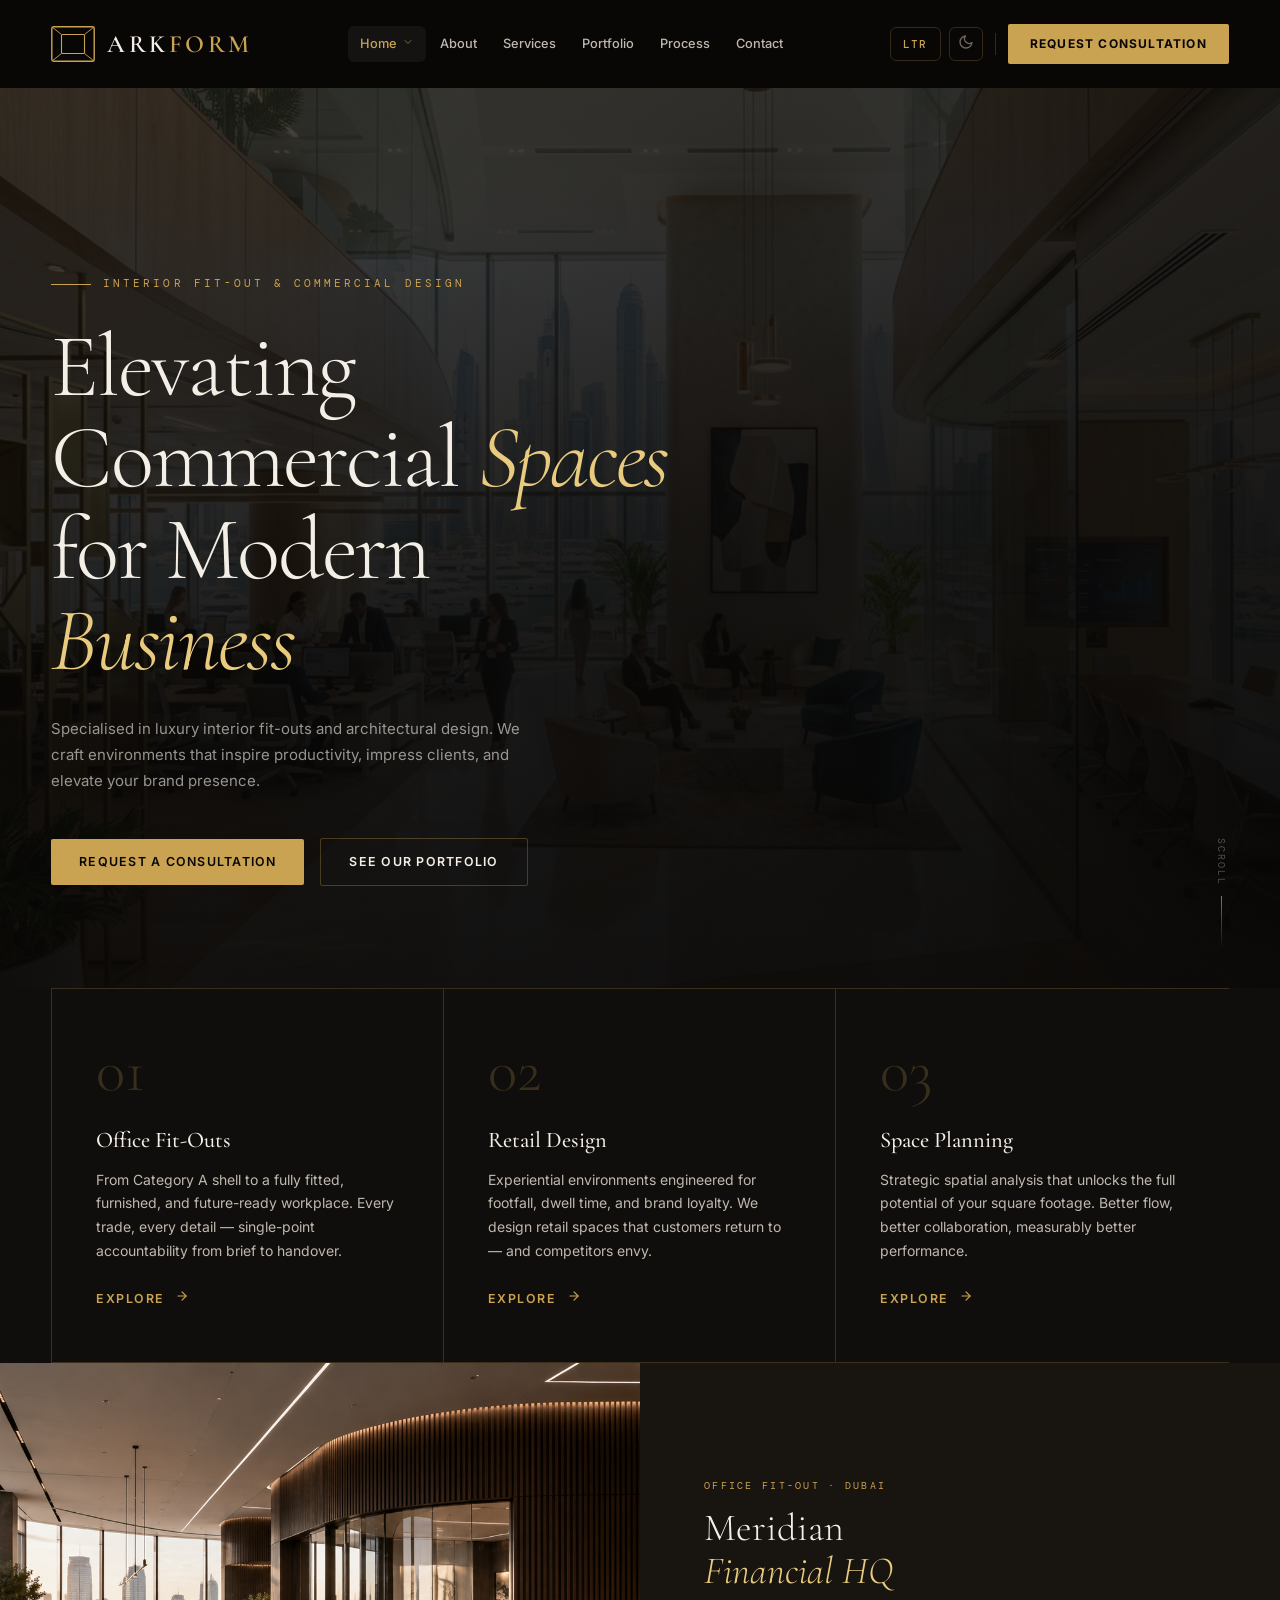
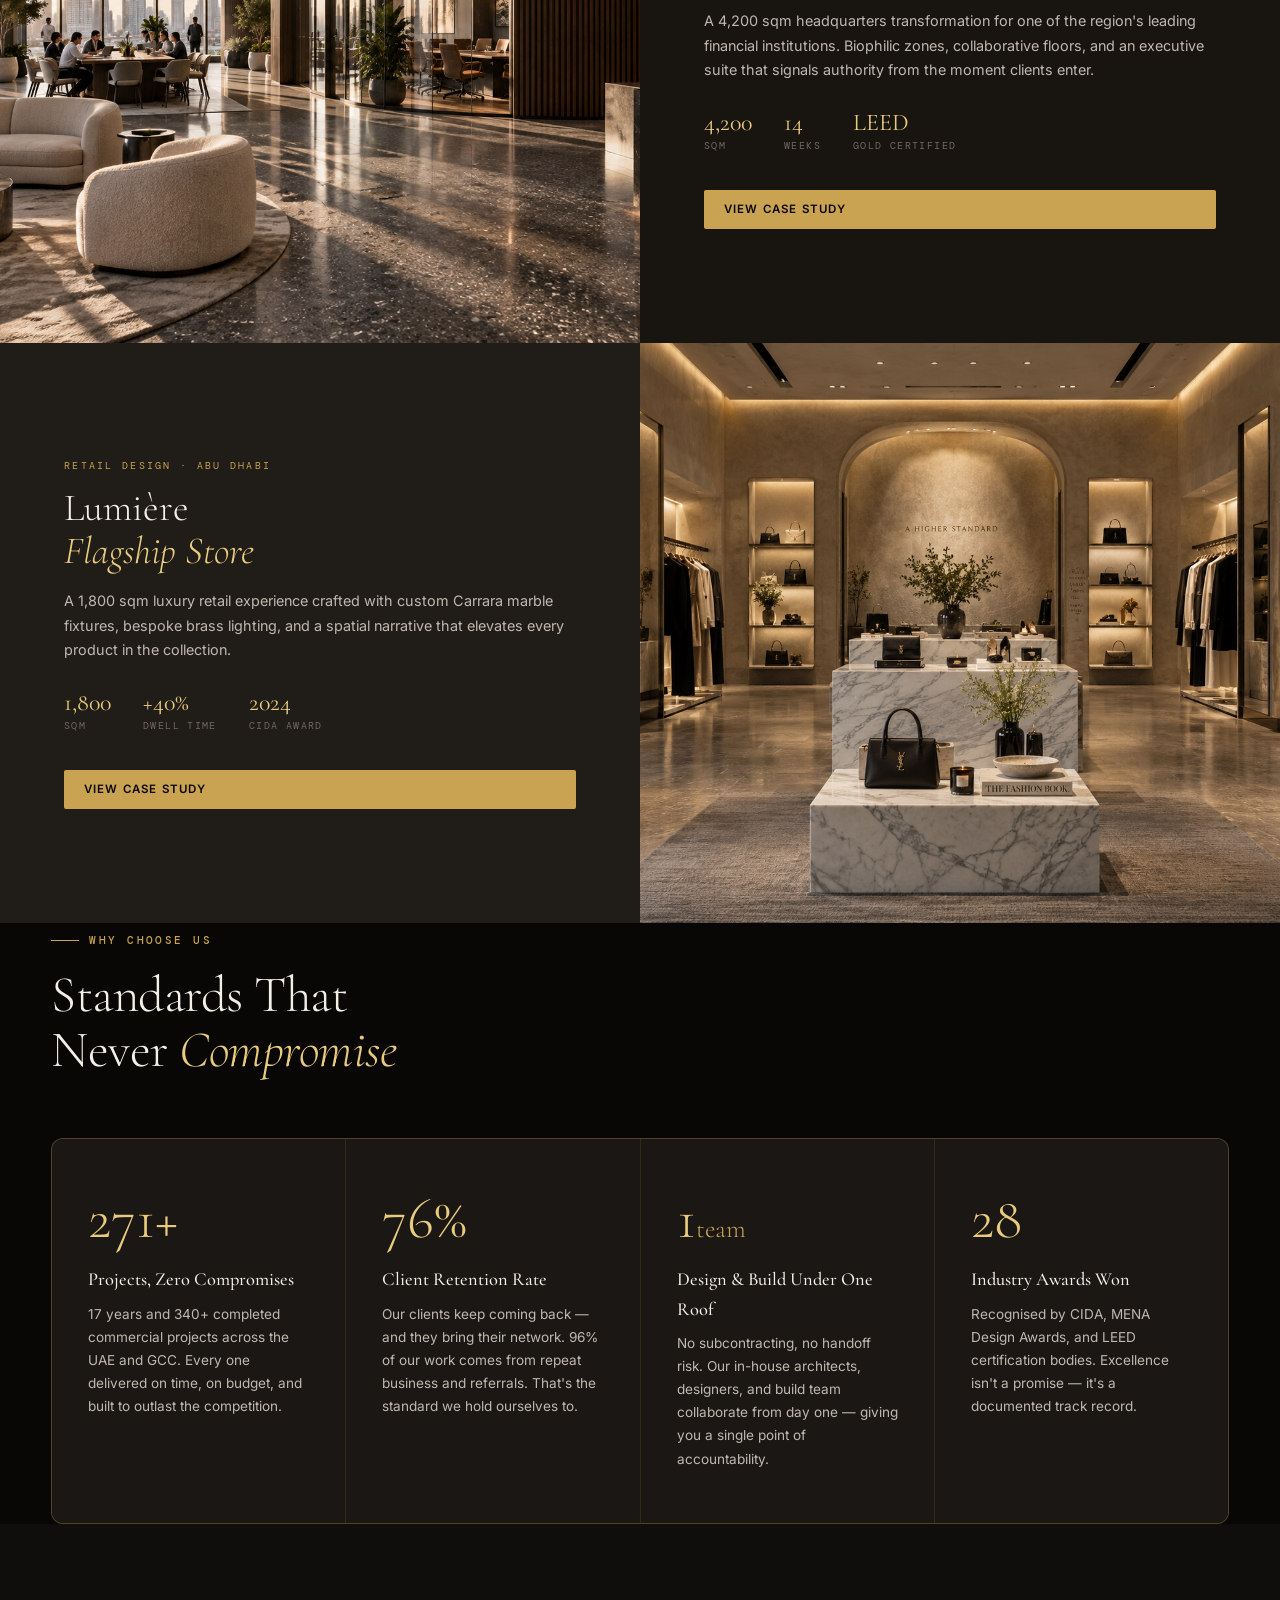
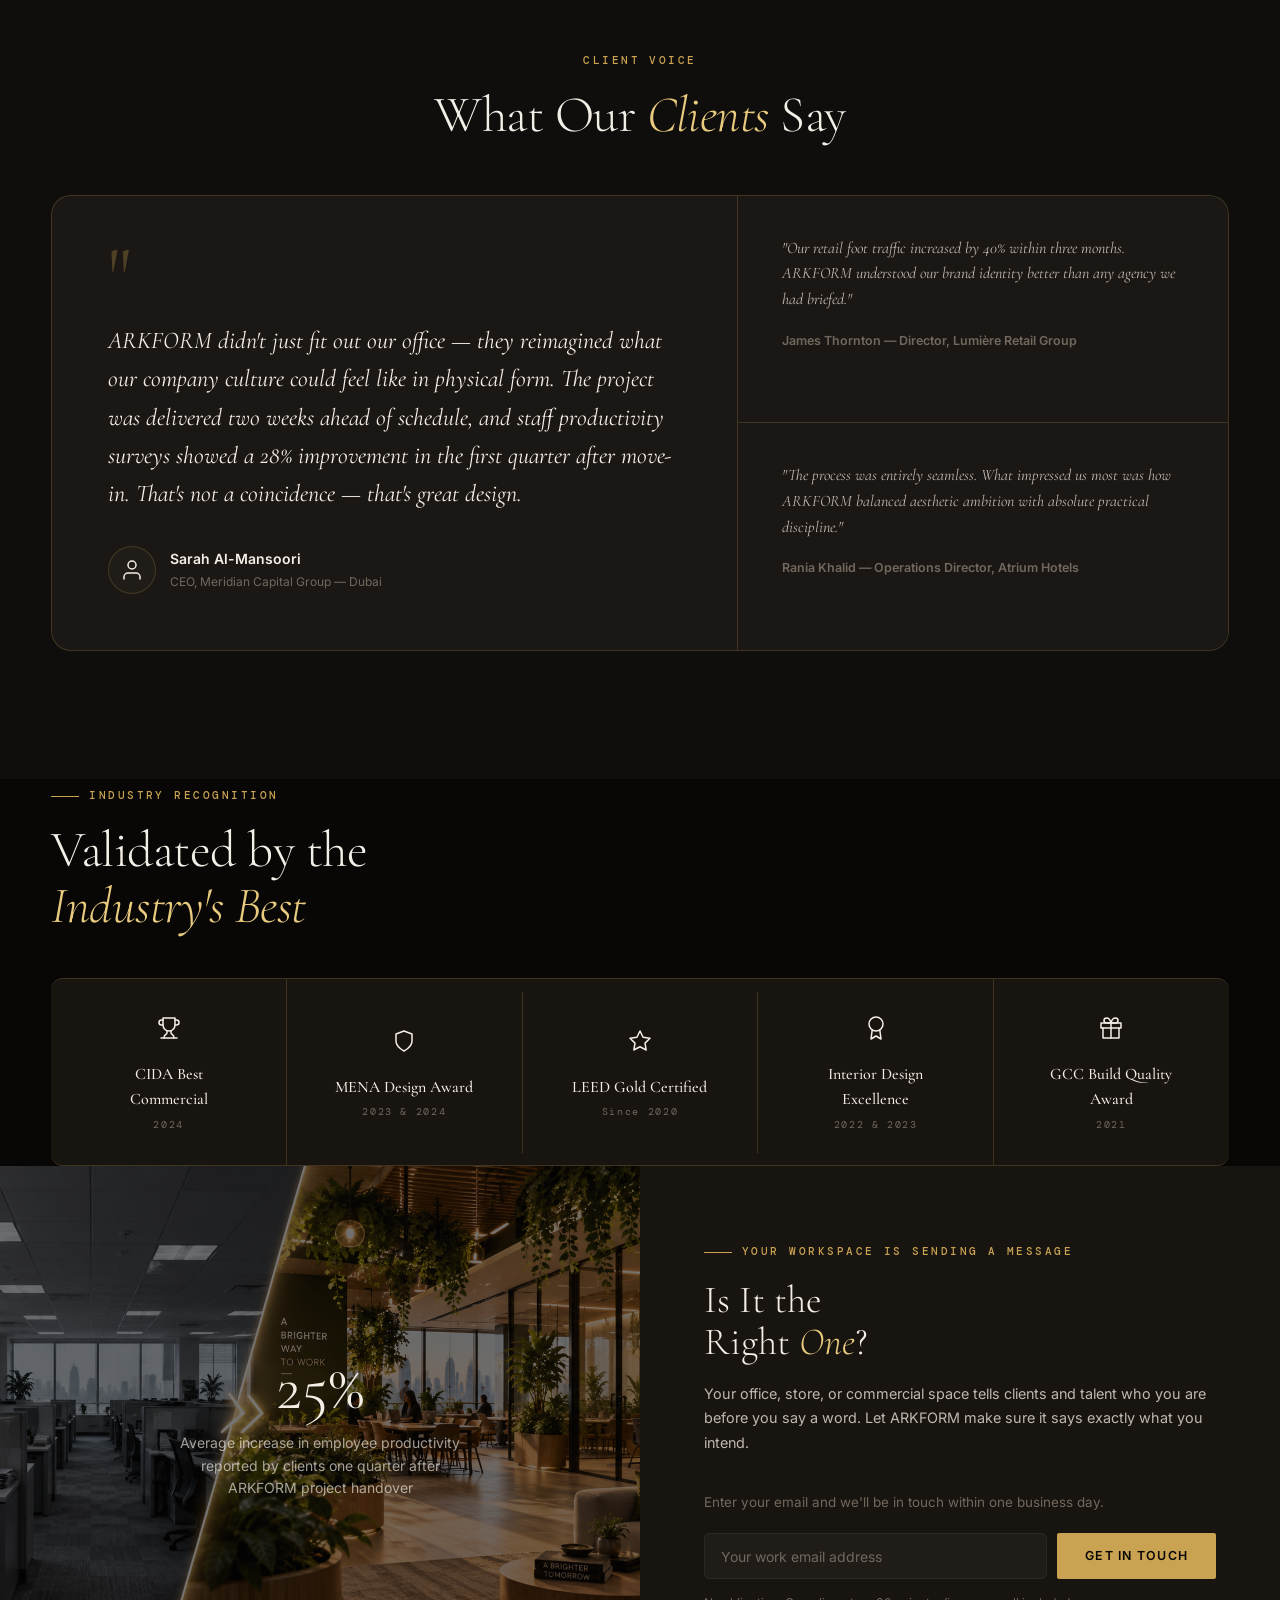
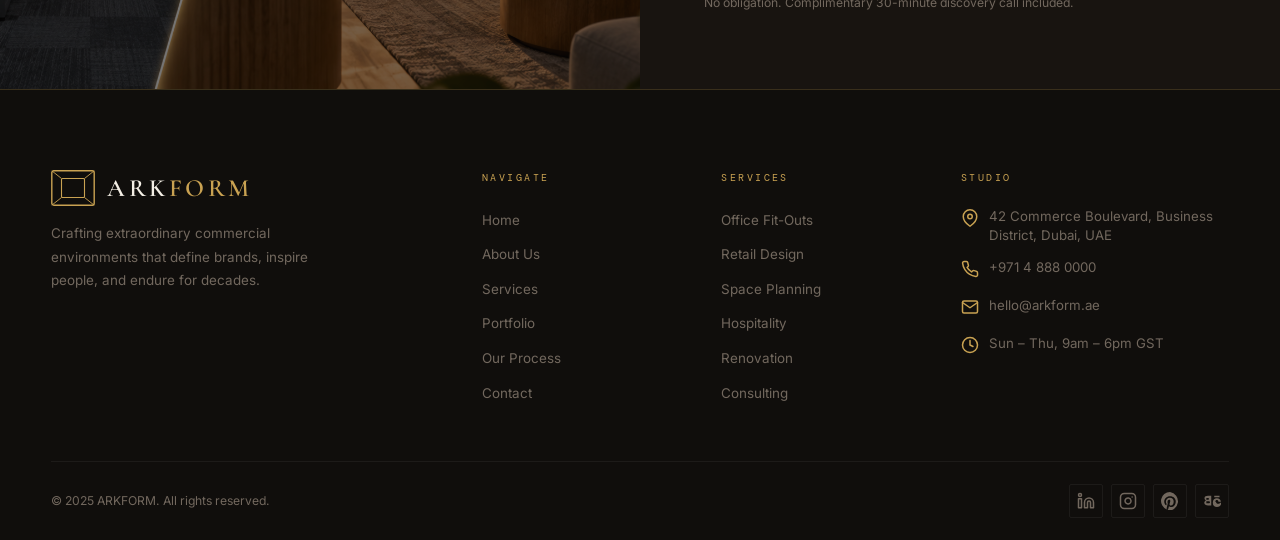
==== commit bb35623c: "Update layout, styling, and add new sections" ====
--- a/index.html
+++ b/index.html
@@ -79,14 +79,14 @@
 <!--  HERO — Full-bleed editorial -->
 <section class="hero-editorial" id="hero">
   <div class="hero-bg-img">
-    <img src="index_hero.png" alt="Luxury Corporate Office Interior — Dubai HQ" style="width:100%;height:100%;min-height:100svh;object-fit:cover;">
+    <img src="index_hero_new_1791601418992.jpg" alt="Premium Corporate Interior Design" style="width:100%;height:100%;min-height:100svh;object-fit:cover;">
   </div>
   <div class="hero-editorial-overlay"></div>
   <div class="hero-editorial-content">
     <div class="container">
-      <div class="hero-kicker">Est. 2008 · Dubai, UAE · 340+ Projects</div>
-      <h1 class="hero-h1">We Transform<br>Commercial Space<br>into <em>Business</em><br><em>Advantage</em></h1>
-      <p class="hero-sub">From bare shell to landmark headquarters — ARKFORM designs and builds commercial environments that attract talent, impress clients, and define your brand for decades.</p>
+      <div class="hero-kicker">Interior Fit-Out & Commercial Design</div>
+      <h1 class="hero-h1">Elevating<br>Commercial <em>Spaces</em><br>for Modern<br><em>Business</em></h1>
+      <p class="hero-sub">Specialised in luxury interior fit-outs and architectural design. We craft environments that inspire productivity, impress clients, and elevate your brand presence.</p>
       <div class="hero-actions">
         <a href="contact.html"   class="btn btn-gold">Request a Consultation</a>
         <a href="portfolio.html" class="btn btn-border">See Our Portfolio</a>
@@ -98,8 +98,9 @@
 
 <!--  CORE EXPERTISE — Horizontal cells, purposeful not decorative -->
 <section id="expertise" style="background:var(--bg-1);">
+  <div class="container">
   <div class="expertise-row reveal">
-    <div class="expertise-cell">
+    <div class="expertise-cell" style="border-left: 1px solid var(--bd-g);">
       <div class="expertise-num">01</div>
       <div class="expertise-title">Office Fit-Outs</div>
       <p class="expertise-body">From Category A shell to a fully fitted, furnished, and future-ready workplace. Every trade, every detail — single-point accountability from brief to handover.</p>
@@ -118,6 +119,7 @@
       <a href="services.html" class="btn-ghost-gold">Explore <span class="arr"><svg width="14" height="14" viewBox="0 0 24 24" fill="none" stroke="currentColor" stroke-width="2" stroke-linecap="round" stroke-linejoin="round"><line x1="5" y1="12" x2="19" y2="12"></line><polyline points="12 5 19 12 12 19"></polyline></svg></span></a>
     </div>
   </div>
+  </div>
 </section>
 
 <!--  SIGNATURE PROJECTS — 2 large alternating showcases -->
@@ -126,7 +128,7 @@
     <div class="project-visual">
       <img src="index_project1.png" alt="Meridian Financial HQ" style="width:100%;height:100%;position:absolute;inset:0;border-radius:0;object-fit:cover;">
     </div>
-    <div class="project-body">
+    <div class="project-body split-bleed-right">
       <div class="project-cat">Office Fit-Out · Dubai</div>
       <h2 class="project-name">Meridian<br><em>Financial HQ</em></h2>
       <p class="project-desc">A 4,200 sqm headquarters transformation for one of the region's leading financial institutions. Biophilic zones, collaborative floors, and an executive suite that signals authority from the moment clients enter.</p>
@@ -151,7 +153,7 @@
     <div class="project-visual">
       <img src="index_project2.png" alt="Lumière Flagship Store" style="width:100%;height:100%;position:absolute;inset:0;border-radius:0;object-fit:cover;">
     </div>
-    <div class="project-body" style="background:var(--bg-3);">
+    <div class="project-body split-bleed-left" style="background:var(--bg-3);">
       <div class="project-cat">Retail Design · Abu Dhabi</div>
       <h2 class="project-name">Lumière<br><em>Flagship Store</em></h2>
       <p class="project-desc">A 1,800 sqm luxury retail experience crafted with custom Carrara marble fixtures, bespoke brass lighting, and a spatial narrative that elevates every product in the collection.</p>
@@ -182,7 +184,8 @@
       <h2 class="sh-title">Standards That<br>Never <em>Compromise</em></h2>
     </div>
   </div>
-  <div class="stat-anchors reveal">
+  <div class="container">
+  <div class="stat-anchors reveal" style="border: 1px solid var(--bd-g); border-radius: var(--r-md); overflow: hidden;">
     <div class="sa-cell">
       <div class="sa-big"><span class="counter" data-target="340" data-suffix="+">340+</span></div>
       <div class="sa-title">Projects, Zero Compromises</div>
@@ -203,6 +206,7 @@
       <div class="sa-title">Industry Awards Won</div>
       <p class="sa-body">Recognised by CIDA, MENA Design Awards, and LEED certification bodies. Excellence isn't a promise — it's a documented track record.</p>
     </div>
+  </div>
   </div>
 </section>
 
@@ -247,7 +251,8 @@
       <h2 class="sh-title">Validated by the<br><em>Industry's Best</em></h2>
     </div>
   </div>
-  <div class="recognition-strip reveal">
+  <div class="container">
+  <div class="recognition-strip reveal" style="border-radius: var(--r-md); overflow: hidden;">
     <div class="recognition-inner">
       <div class="rec-award"><div class="rec-icon"><svg width="24" height="24" viewBox="0 0 24 24" fill="none" stroke="currentColor" stroke-width="1.5" stroke-linecap="round" stroke-linejoin="round"><path d="M6 9H4.5a2.5 2.5 0 0 1 0-5H6"></path><path d="M18 9h1.5a2.5 2.5 0 0 0 0-5H18"></path><path d="M4 22h16"></path><path d="M10 14.66V17c0 .55-.47.98-.97 1.21C7.85 18.75 7 20.24 7 22"></path><path d="M14 14.66V17c0 .55.47.98.97 1.21C16.15 18.75 17 20.24 17 22"></path><path d="M18 2H6v7a6 6 0 0 0 12 0V2z"></path></svg></div><div class="rec-award-name">CIDA Best Commercial</div><div class="rec-year">2024</div></div>
       <div class="rec-award"><div class="rec-icon"><svg width="24" height="24" viewBox="0 0 24 24" fill="none" stroke="currentColor" stroke-width="1.5" stroke-linecap="round" stroke-linejoin="round"><path d="M12 22s8-4 8-10V5l-8-3-8 3v7c0 6 8 10 8 10z"></path></svg></div><div class="rec-award-name">MENA Design Award</div><div class="rec-year">2023 &amp; 2024</div></div>
@@ -255,6 +260,7 @@
       <div class="rec-award"><div class="rec-icon"><svg width="24" height="24" viewBox="0 0 24 24" fill="none" stroke="currentColor" stroke-width="1.5" stroke-linecap="round" stroke-linejoin="round"><circle cx="12" cy="8" r="7"></circle><polyline points="8.21 13.89 7 23 12 20 17 23 15.79 13.88"></polyline></svg></div><div class="rec-award-name">Interior Design Excellence</div><div class="rec-year">2022 &amp; 2023</div></div>
       <div class="rec-award"><div class="rec-icon"><svg width="24" height="24" viewBox="0 0 24 24" fill="none" stroke="currentColor" stroke-width="1.5" stroke-linecap="round" stroke-linejoin="round"><polyline points="20 12 20 22 4 22 4 12"></polyline><rect x="2" y="7" width="20" height="5"></rect><line x1="12" y1="22" x2="12" y2="7"></line><path d="M12 7H7.5a2.5 2.5 0 0 1 0-5C11 2 12 7 12 7z"></path><path d="M12 7h4.5a2.5 2.5 0 0 0 0-5C13 2 12 7 12 7z"></path></svg></div><div class="rec-award-name">GCC Build Quality Award</div><div class="rec-year">2021</div></div>
     </div>
+  </div>
   </div>
 </section>
 
@@ -267,7 +273,7 @@
       <p class="cta-stat-caption">Average increase in employee productivity reported by clients one quarter after ARKFORM project handover</p>
     </div>
   </div>
-  <div class="cta-split-body reveal-right">
+  <div class="cta-split-body reveal-right split-bleed-right">
     <div class="section-eyebrow">Your Workspace Is Sending a Message</div>
     <h2 class="cta-split-title">Is It the<br>Right <em>One</em>?</h2>
     <p class="cta-split-sub">Your office, store, or commercial space tells clients and talent who you are before you say a word. Let ARKFORM make sure it says exactly what you intend.</p>
--- a/style.css
+++ b/style.css
@@ -468,6 +468,8 @@
 .form-group { margin-bottom: 20px; }
 .form-label { display: block; font-size: 0.70rem; font-weight: 600; letter-spacing: 0.14em; text-transform: uppercase; color: var(--txt-3); margin-bottom: 7px; }
 .form-input, .form-select, .form-textarea { width: 100%; padding: 13px 16px; background: var(--bg-3); border: 1px solid var(--bd); border-radius: var(--r-sm); font-family: var(--ff-b); font-size: 0.875rem; color: var(--txt-1); transition: all 0.22s; outline: none; -webkit-appearance: none; appearance: none; }
+.form-select { background-image: url("data:image/svg+xml;charset=UTF-8,%3Csvg xmlns='http://www.w3.org/2000/svg' viewBox='0 0 24 24' fill='none' stroke='%23888888' stroke-width='2' stroke-linecap='round' stroke-linejoin='round'%3E%3Cpolyline points='6 9 12 15 18 9'%3E%3C/polyline%3E%3C/svg%3E"); background-repeat: no-repeat; background-position: right 14px center; background-size: 16px; padding-right: 40px; }
+html[dir="rtl"] .form-select { background-position: left 14px center; padding-right: 16px; padding-left: 40px; }
 .form-input::placeholder, .form-textarea::placeholder { color: var(--txt-3); }
 .form-input:focus, .form-select:focus, .form-textarea:focus { border-color: var(--gold); background: var(--bg-card); box-shadow: 0 0 0 3px var(--gold-glow); }
 .form-textarea { min-height: 130px; resize: vertical; }
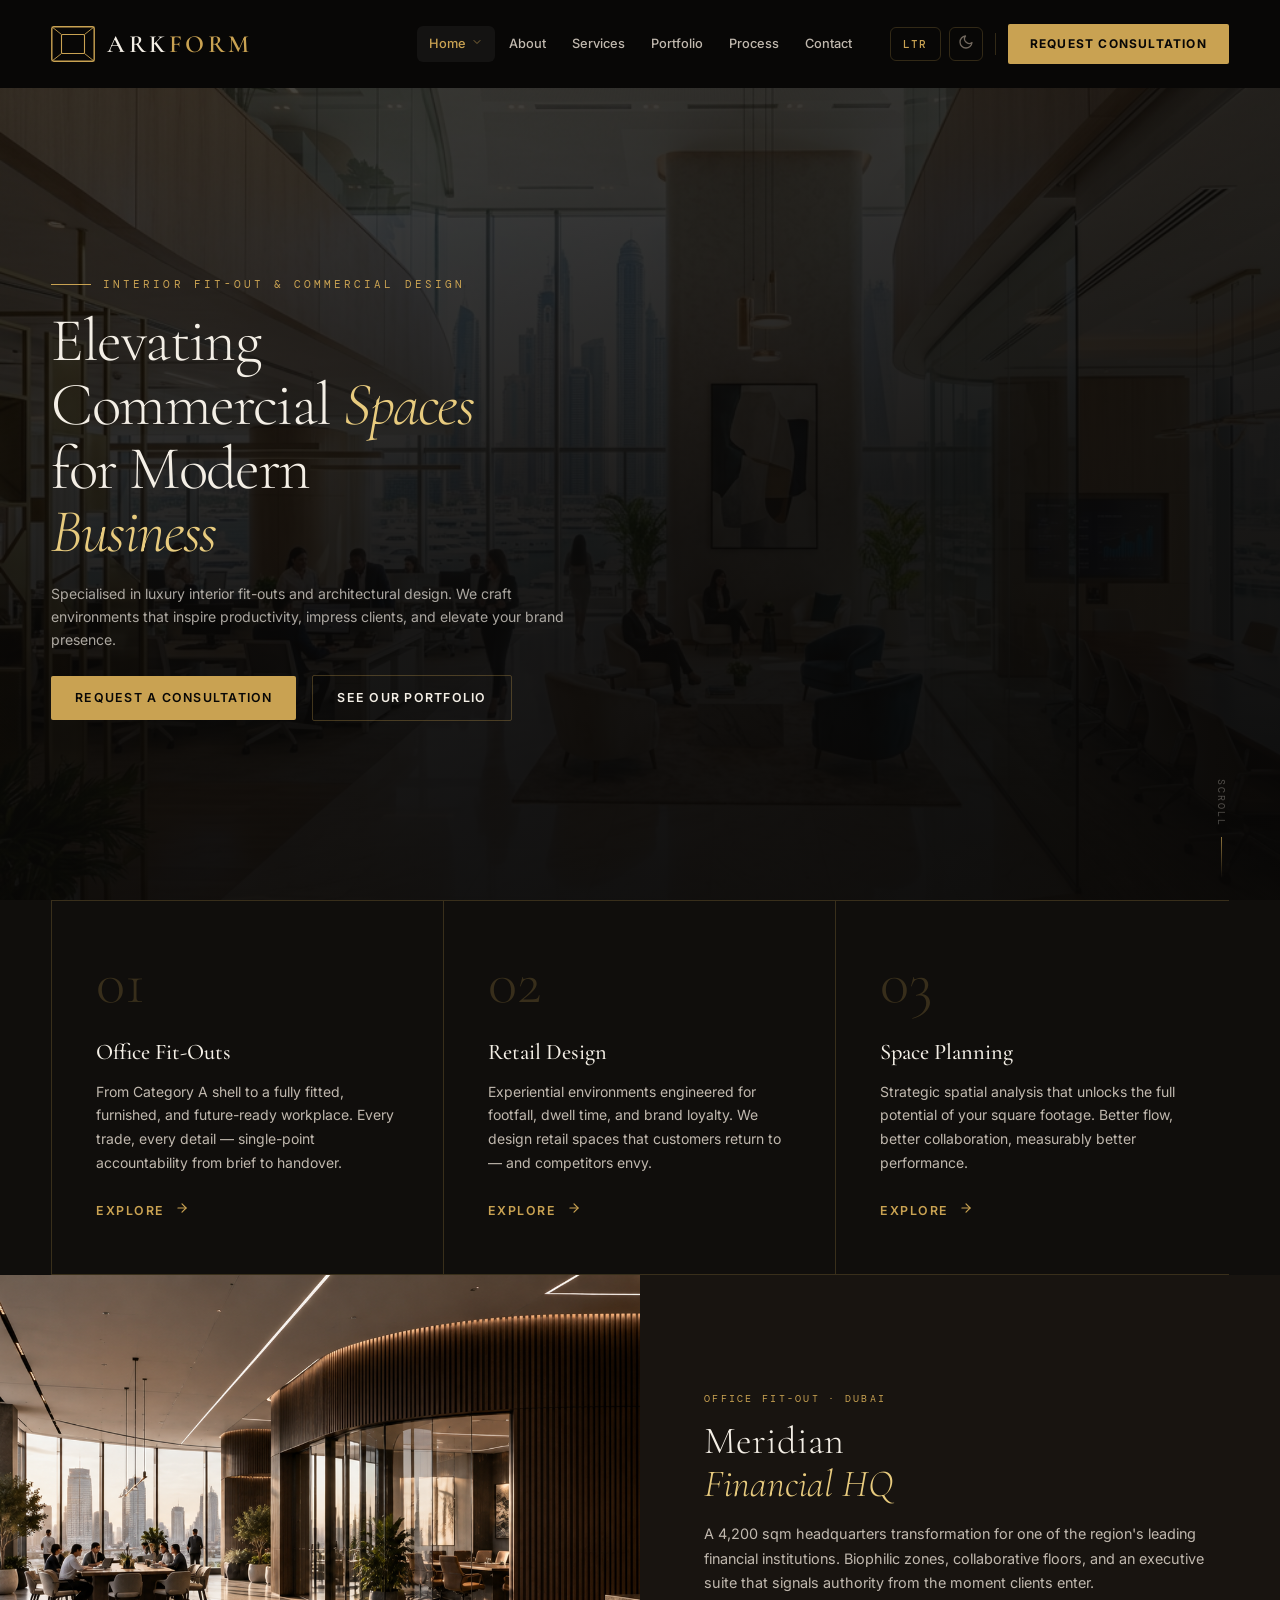
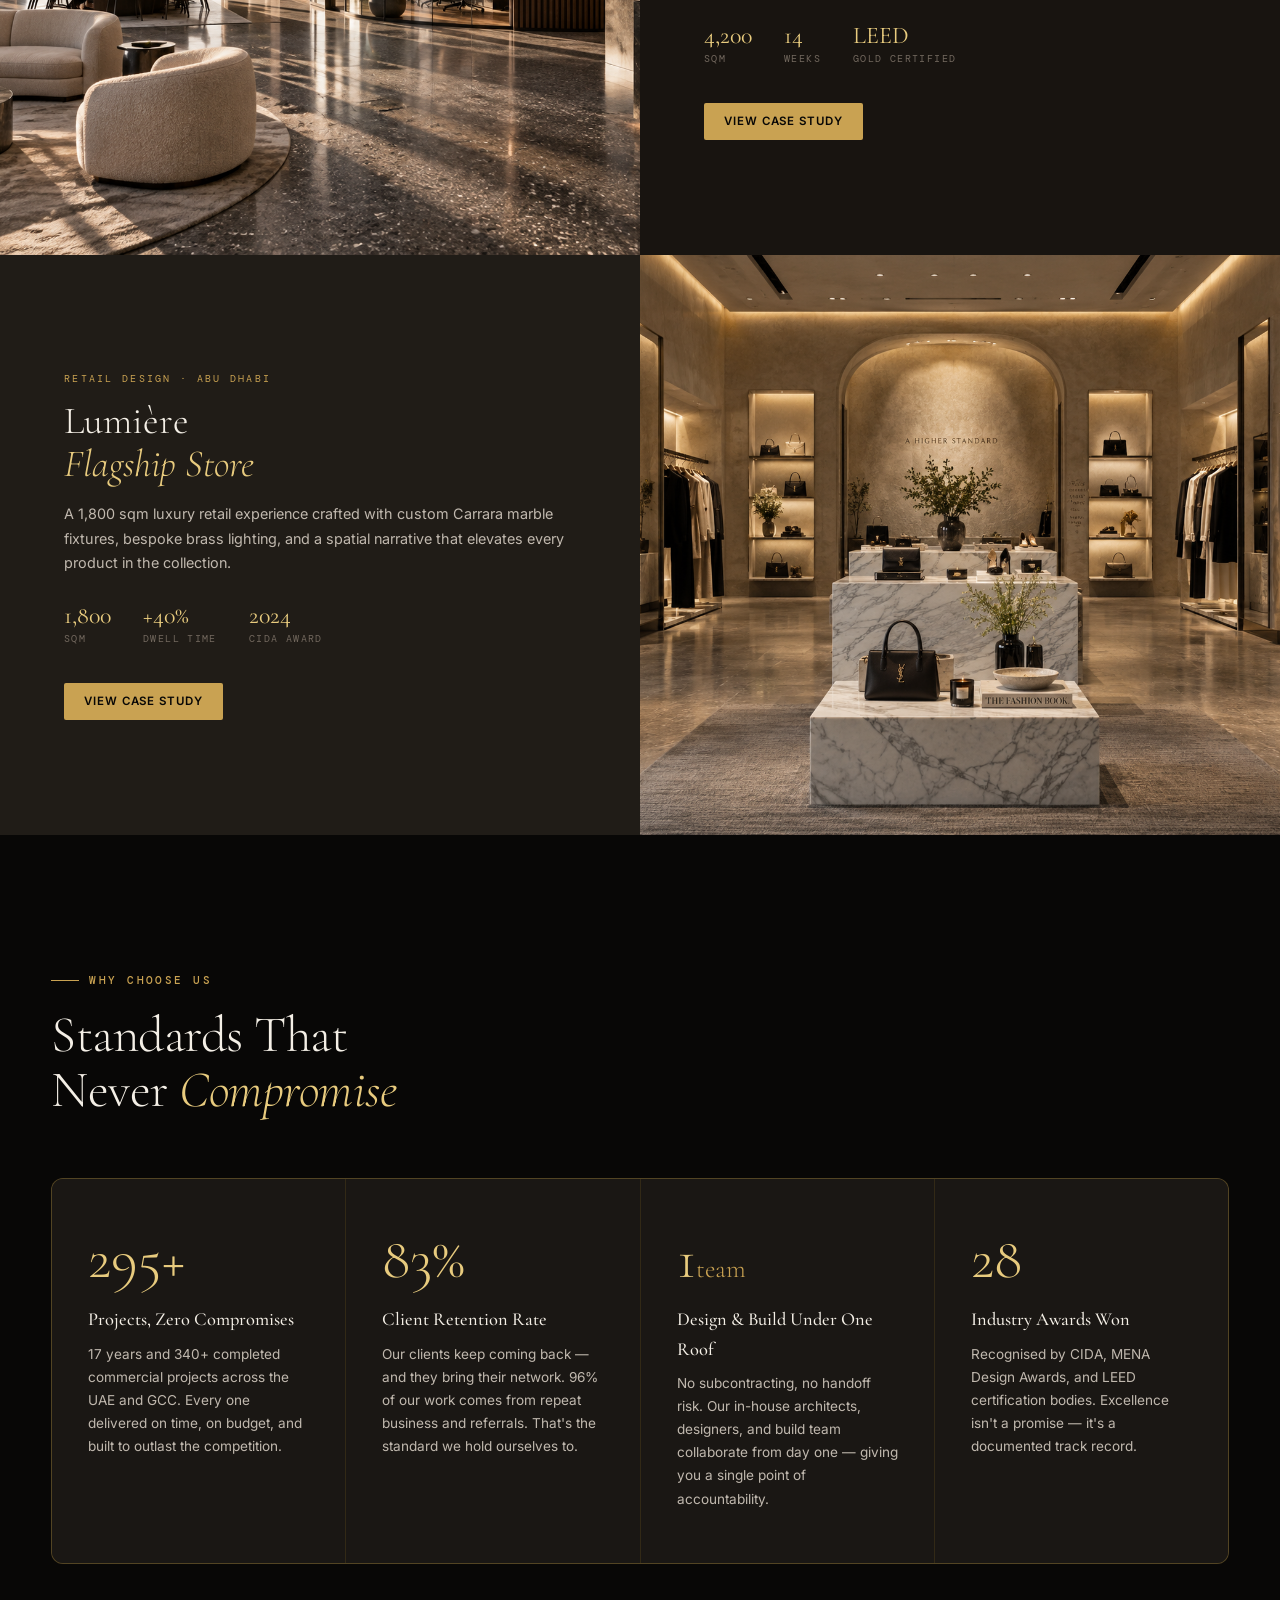
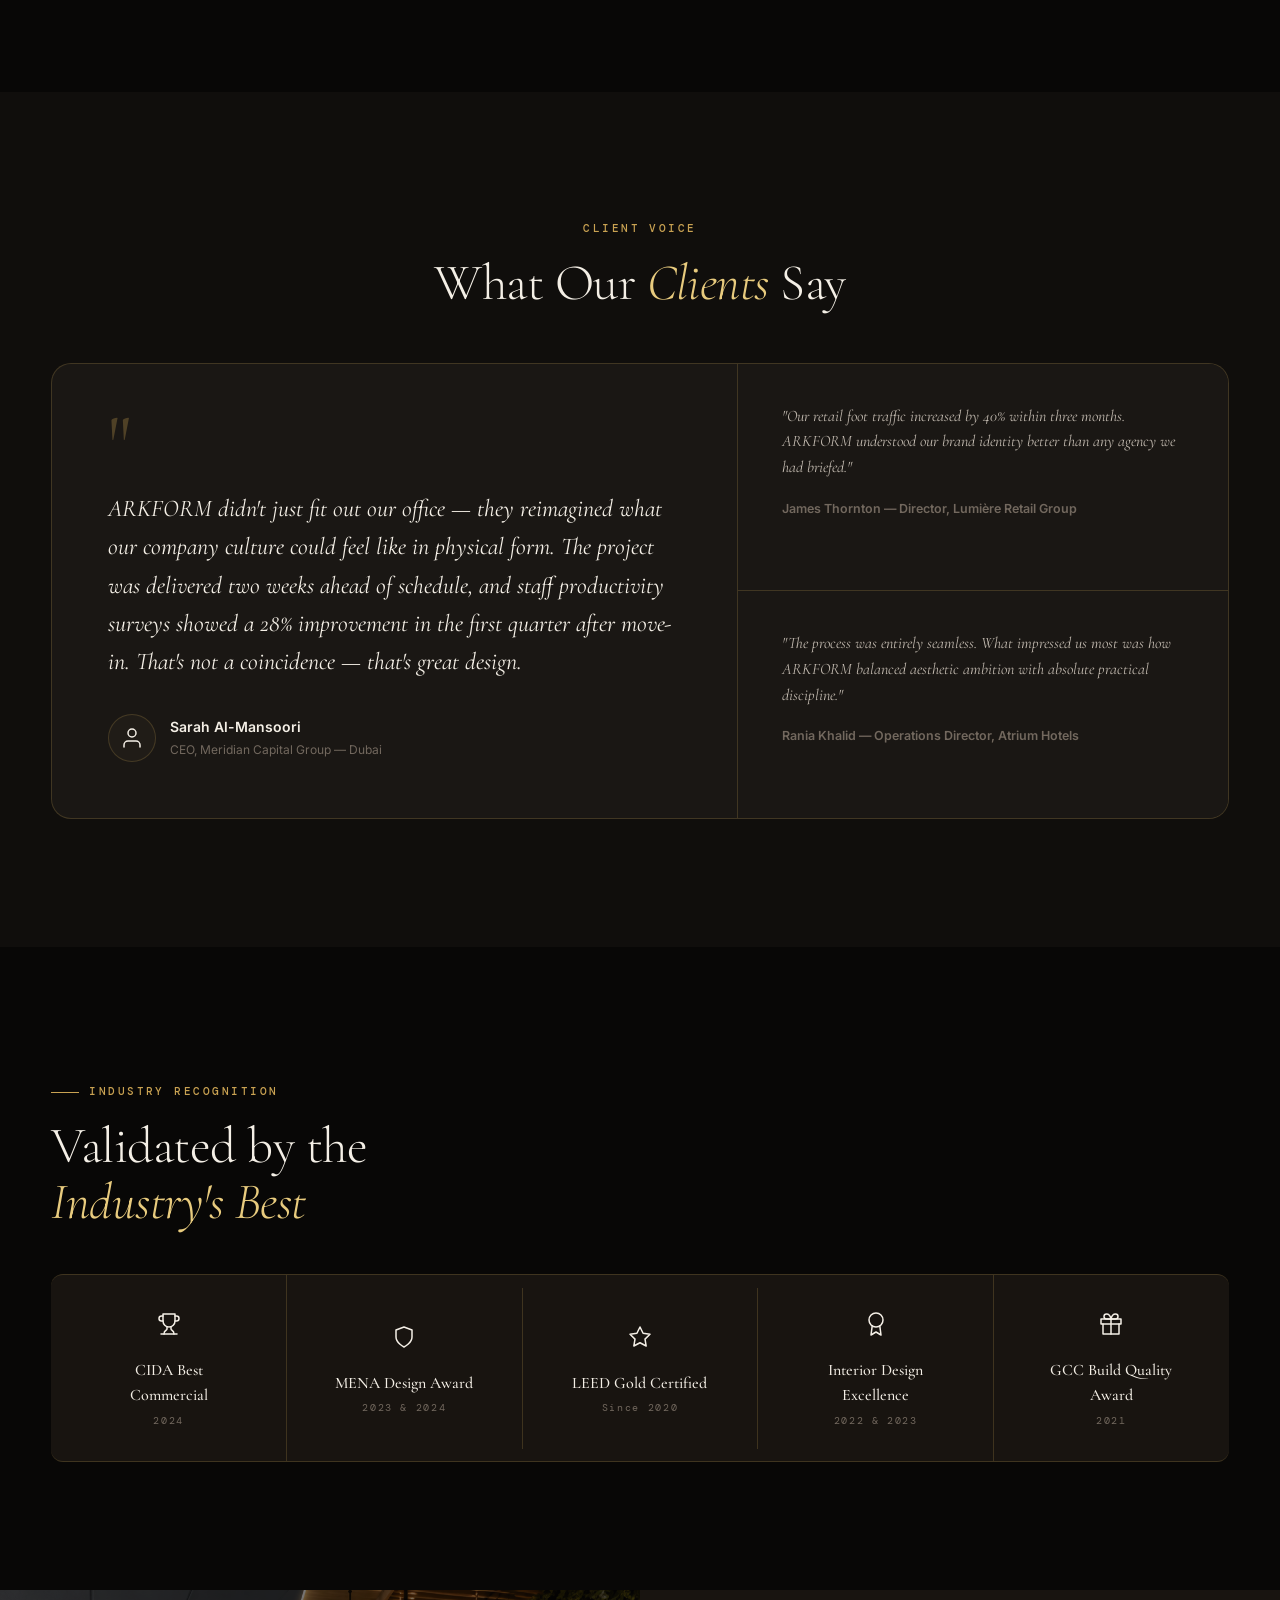
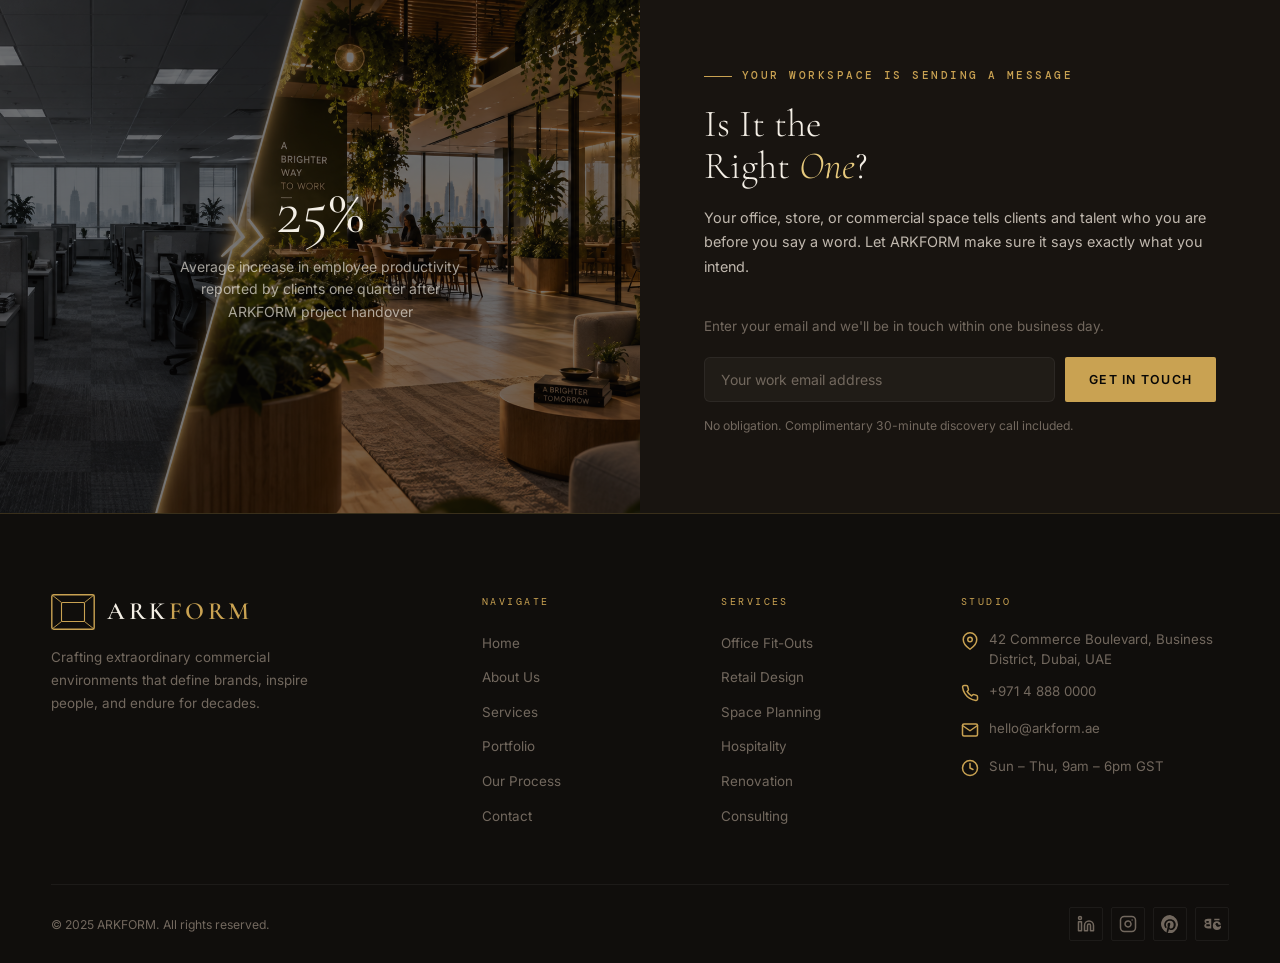
==== commit ee95dc2a: "Fix responsive navigation alignment at 1024px and hamburger visibility at 360px" ====
--- a/index.html
+++ b/index.html
@@ -79,7 +79,7 @@
 <!--  HERO — Full-bleed editorial -->
 <section class="hero-editorial" id="hero">
   <div class="hero-bg-img">
-    <img src="index_hero_new_1791601418992.jpg" alt="Premium Corporate Interior Design" style="width:100%;height:100%;min-height:100svh;object-fit:cover;">
+    <img src="index_hero_new_1791601418992.jpg" alt="Premium Corporate Interior Design" style="width:100%;height:100%;object-fit:cover;">
   </div>
   <div class="hero-editorial-overlay"></div>
   <div class="hero-editorial-content">
@@ -177,7 +177,7 @@
 </section>
 
 <!--  WHY ARKFORM — Stat-anchored differentiators -->
-<section id="why-arkform" style="background:var(--bg-0);">
+<section id="why-arkform" class="section" style="background:var(--bg-0);">
   <div class="container">
     <div class="sh reveal" style="max-width:600px;margin-bottom:60px;">
       <div class="section-eyebrow">Why Choose Us</div>
@@ -244,7 +244,7 @@
 </section>
 
 <!--  RECOGNITION — Awards + press logos -->
-<section id="recognition" style="background:var(--bg-0);">
+<section id="recognition" class="section" style="background:var(--bg-0);">
   <div class="container">
     <div class="sh reveal" style="margin-bottom:44px;">
       <div class="section-eyebrow">Industry Recognition</div>
--- a/style.css
+++ b/style.css
@@ -77,7 +77,7 @@
 
 /* RTL support */
 html[dir="rtl"] .logo-text { text-align: right; }
-html[dir="rtl"] .nav-menu  { margin-left: 0; margin-right: auto; }
+html[dir="rtl"] .nav-menu  { margin: 0; }
 html[dir="rtl"] .hd-right  { flex-direction: row-reverse; }
 html[dir="rtl"] .hero-content { text-align: right; }
 html[dir="rtl"] .hero-actions { flex-direction: row-reverse; }
@@ -113,11 +113,12 @@
 
 /* ── 6. BUTTONS ──────────────────────────────────────── */
 .btn {
-  display: inline-flex; align-items: center; gap: 9px;
-  padding: 13px 28px; border-radius: var(--r-xs);
+  display: inline-flex; align-items: center; justify-content: center; gap: 9px;
+  padding: 12px 24px; border-radius: var(--r-xs);
   font-family: var(--ff-b); font-size: 0.775rem; font-weight: 600;
   letter-spacing: 0.10em; text-transform: uppercase;
   transition: all 0.28s var(--ease); cursor: pointer;
+  width: fit-content; max-width: 100%;
 }
 .btn-gold { background: var(--gold); color: #080706; }
 .btn-gold:hover { background: var(--gold-lt); transform: translateY(-2px); box-shadow: 0 10px 32px var(--gold-glow); }
@@ -127,7 +128,13 @@
 .btn-ghost-gold .arr { display: inline-block; transition: transform 0.28s var(--ease-sp); margin-left: 6px; }
 .btn-ghost-gold:hover .arr { transform: translateX(6px); }
 html[dir="rtl"] .btn-ghost-gold:hover .arr { transform: translateX(-6px) scaleX(-1); }
-.btn-sm { padding: 10px 20px; font-size: 0.72rem; }
+.btn-sm {
+  padding: 9px 20px;
+  font-size: 0.72rem;
+  letter-spacing: 0.08em;
+  width: fit-content;
+  align-self: flex-start;
+}
 .btn-nav-cta { background: var(--gold); color: #080706; padding: 10px 22px; border-radius: var(--r-xs); font-size: 0.75rem; font-weight: 700; letter-spacing: 0.10em; text-transform: uppercase; font-family: var(--ff-b); transition: all 0.25s; white-space: nowrap; }
 .btn-nav-cta:hover { background: var(--gold-lt); transform: translateY(-1px); box-shadow: 0 6px 20px var(--gold-glow); }
 
@@ -144,14 +151,16 @@
   box-shadow: 0 1px 0 var(--bd-g), var(--sh-sm);
 }
 .header-inner {
-  display: flex; align-items: center; justify-content: space-between;
-  width: 100%; max-width: var(--cont); margin-inline: auto; padding-inline: var(--gut); gap: 24px;
+  display: grid;
+  grid-template-columns: 1fr auto 1fr;
+  align-items: center;
+  width: 100%; max-width: var(--cont); margin-inline: auto; padding-inline: var(--gut); gap: 20px;
 }
 .split-bleed-left { padding-left: max(var(--gut), calc(50vw - (var(--cont) / 2))); }
 .split-bleed-right { padding-right: max(var(--gut), calc(50vw - (var(--cont) / 2))); }
 
 /* Logo */
-.logo-wrap { display: flex; align-items: center; gap: 12px; text-decoration: none; flex-shrink: 0; }
+.logo-wrap { display: flex; align-items: center; gap: 12px; text-decoration: none; flex-shrink: 0; justify-self: start; }
 .logo-svg { width: 44px; height: 36px; color: var(--gold); transition: color 0.3s; flex-shrink: 0; }
 .logo-wrap:hover .logo-svg { color: var(--gold-lt); }
 .logo-text { display: flex; flex-direction: column; gap: 1px; }
@@ -161,7 +170,7 @@
 .logo-sub { font-family: var(--ff-m); font-size: 0.54rem; letter-spacing: 0.28em; text-transform: uppercase; color: var(--txt-3); }
 
 /* Nav */
-.nav-menu { display: flex; align-items: center; gap: 2px; flex: 1; justify-content: center; }
+.nav-menu { display: flex; align-items: center; gap: 2px; justify-content: center; justify-self: center; margin: 0; }
 .nav-item { position: relative; }
 .nav-link { display: inline-flex; align-items: center; gap: 5px; padding: 8px 12px; font-size: 0.80rem; font-weight: 500; color: var(--txt-2); border-radius: var(--r-sm); transition: all 0.22s; white-space: nowrap; }
 .nav-link:hover, .nav-link.active { color: var(--txt-1); background: rgba(255,255,255,0.05); }
@@ -179,7 +188,7 @@
 .dropdown-link:hover .dd-dot { opacity: 1; }
 
 /* Header right */
-.hd-right { display: flex; align-items: center; gap: 8px; flex-shrink: 0; }
+.hd-right { display: flex; align-items: center; gap: 8px; flex-shrink: 0; justify-self: end; }
 .hd-divider { width: 1px; height: 22px; background: var(--bd-g); margin: 0 4px; }
 .dir-toggle { height: 34px; padding: 0 12px; border: 1px solid var(--bd-g); border-radius: var(--r-sm); font-family: var(--ff-m); font-size: 0.70rem; font-weight: 500; letter-spacing: 0.12em; color: var(--gold); background: transparent; transition: all 0.22s; cursor: pointer; }
 .dir-toggle:hover { background: var(--gold-glow); border-color: var(--gold); }
@@ -190,11 +199,37 @@
 [data-theme="light"] .icon-moon { display: none; }
 
 /* Hamburger */
-.hamburger { display: none; flex-direction: column; gap: 5px; padding: 8px; cursor: pointer; background: none; border: none; }
-.hamburger span { display: block; width: 22px; height: 1.5px; background: var(--txt-1); border-radius: 2px; transition: all 0.28s var(--ease); }
-.hamburger.open span:nth-child(1) { transform: translateY(6.5px) rotate(45deg); }
+.hamburger {
+  display: none;
+  flex-direction: column;
+  justify-content: center;
+  align-items: center;
+  gap: 5px;
+  width: 38px;
+  height: 38px;
+  padding: 6px;
+  cursor: pointer;
+  background: transparent;
+  border: 1px solid var(--bd-g);
+  border-radius: var(--r-sm);
+  flex-shrink: 0;
+  transition: all 0.22s var(--ease);
+}
+.hamburger:hover {
+  background: var(--gold-glow);
+  border-color: var(--gold);
+}
+.hamburger span {
+  display: block;
+  width: 20px;
+  height: 2px;
+  background: var(--txt-1);
+  border-radius: 2px;
+  transition: all 0.28s var(--ease);
+}
+.hamburger.open span:nth-child(1) { transform: translateY(7px) rotate(45deg); }
 .hamburger.open span:nth-child(2) { opacity: 0; transform: scaleX(0); }
-.hamburger.open span:nth-child(3) { transform: translateY(-6.5px) rotate(-45deg); }
+.hamburger.open span:nth-child(3) { transform: translateY(-7px) rotate(-45deg); }
 
 /* ── 8. MOBILE NAV ───────────────────────────────────── */
 .mobile-overlay { position: fixed; inset: 0; background: rgba(0,0,0,0.65); z-index: 1099; opacity: 0; visibility: hidden; transition: all 0.35s; }
@@ -221,28 +256,35 @@
 
 /* ── 10. HERO (Home 1 — Full bleed editorial) ─────── */
 .hero-editorial {
-  position: relative; min-height: 100svh; display: flex; align-items: flex-end;
-  overflow: hidden; margin-top: var(--nav-h);
+  position: relative;
+  min-height: calc(100svh - var(--nav-h));
+  min-height: calc(100dvh - var(--nav-h));
+  display: flex;
+  flex-direction: column;
+  justify-content: center;
+  overflow: hidden;
+  margin-top: var(--nav-h);
   --txt-1: #F4EFE6;
   --gold: #C9A252;
   --bd-g: rgba(201,162,82,0.3);
 }
 .hero-bg-img { position: absolute; inset: 0; }
+.hero-bg-img img { width: 100%; height: 100%; object-fit: cover; display: block; }
 .hero-bg-img .ph { position: absolute; inset: 0; border-radius: 0; }
 .hero-editorial-overlay {
   position: absolute; inset: 0;
   background: linear-gradient(165deg, rgba(8,7,6,0.72) 0%, rgba(8,7,6,0.92) 55%, rgba(8,7,6,0.97) 100%);
 }
 [data-theme="light"] .hero-editorial-overlay { background: linear-gradient(165deg, rgba(8,7,6,0.62) 0%, rgba(8,7,6,0.88) 60%, rgba(8,7,6,0.95) 100%); }
-.hero-editorial-content { position: relative; z-index: 2; padding-bottom: clamp(56px,8vw,110px); width: 100%; }
-.hero-kicker { display: inline-flex; align-items: center; gap: 12px; font-family: var(--ff-m); font-size: 0.68rem; letter-spacing: 0.28em; text-transform: uppercase; color: var(--gold); margin-bottom: 28px; }
+.hero-editorial-content { position: relative; z-index: 2; padding-block: clamp(20px, 3.5vh, 44px); width: 100%; }
+.hero-kicker { display: inline-flex; align-items: center; gap: 12px; font-family: var(--ff-m); font-size: 0.68rem; letter-spacing: 0.28em; text-transform: uppercase; color: var(--gold); margin-bottom: clamp(12px, 1.8vh, 20px); }
 .hero-kicker::before { content: ''; width: 40px; height: 1px; background: var(--gold); }
-.hero-h1 { font-family: var(--ff-d); font-size: clamp(3.2rem,7vw,9rem); font-weight: 300; line-height: 1.02; letter-spacing: -0.025em; color: #F4EFE6; margin-bottom: 30px; max-width: 900px; }
+.hero-h1 { font-family: var(--ff-d); font-size: clamp(2.4rem, min(4.8vw, 6.8vh), 5.4rem); font-weight: 300; line-height: 1.04; letter-spacing: -0.025em; color: #F4EFE6; margin-bottom: clamp(14px, 2vh, 22px); max-width: 900px; }
 .hero-h1 em { font-style: italic; color: var(--gold-lt); }
-.hero-sub { font-size: 0.9375rem; color: rgba(244,239,230,0.60); max-width: 500px; line-height: 1.72; margin-bottom: 44px; }
+.hero-sub { font-size: clamp(0.85rem, 1.1vw, 0.9375rem); color: rgba(244,239,230,0.68); max-width: 520px; line-height: 1.65; margin-bottom: clamp(18px, 2.6vh, 30px); }
 .hero-actions { display: flex; align-items: center; gap: 16px; flex-wrap: wrap; }
-.hero-scroll { position: absolute; bottom: 40px; right: var(--gut); z-index: 2; writing-mode: vertical-rl; font-family: var(--ff-m); font-size: 0.60rem; letter-spacing: 0.20em; color: rgba(244,239,230,0.30); text-transform: uppercase; display: flex; align-items: center; gap: 10px; }
-.hero-scroll::after { content: ''; width: 1px; height: 52px; background: linear-gradient(to bottom, rgba(201,162,82,0.7), transparent); animation: sl 2s ease-in-out infinite; }
+.hero-scroll { position: absolute; bottom: clamp(16px, 2.5vh, 30px); right: var(--gut); z-index: 2; writing-mode: vertical-rl; font-family: var(--ff-m); font-size: 0.60rem; letter-spacing: 0.20em; color: rgba(244,239,230,0.30); text-transform: uppercase; display: flex; align-items: center; gap: 10px; }
+.hero-scroll::after { content: ''; width: 1px; height: clamp(32px, 4.5vh, 48px); background: linear-gradient(to bottom, rgba(201,162,82,0.7), transparent); animation: sl 2s ease-in-out infinite; }
 @keyframes sl { 0%,100%{transform:scaleY(0.4);opacity:0.4;} 50%{transform:scaleY(1);opacity:1;} }
 
 /* ── 11. HERO (Home 2 — Asymmetric split) ─────────── */
@@ -288,7 +330,13 @@
 html[dir="rtl"] .project-row.rev { direction: ltr; }
 .project-visual { position: relative; overflow: hidden; }
 .project-visual .ph { position: absolute; inset: 0; border-radius: 0; }
-.project-body { padding: clamp(52px,6vw,100px) clamp(44px,5vw,88px); display: flex; flex-direction: column; justify-content: center; background: var(--bg-2); }
+.project-body {
+  padding: clamp(52px,6vw,100px) clamp(44px,5vw,88px);
+  display: flex; flex-direction: column; justify-content: center;
+  align-items: flex-start;
+  background: var(--bg-2);
+}
+.project-body .btn { align-self: flex-start; width: fit-content; }
 .project-cat { font-family: var(--ff-m); font-size: 0.65rem; letter-spacing: 0.22em; text-transform: uppercase; color: var(--gold); margin-bottom: 12px; }
 .project-name { font-family: var(--ff-d); font-size: clamp(1.8rem,3vw,3rem); font-weight: 300; color: var(--txt-1); line-height: 1.12; margin-bottom: 16px; }
 .project-name em { font-style: italic; color: var(--gold-lt); }
@@ -299,6 +347,7 @@
 .project-spec-key { font-family: var(--ff-m); font-size: 0.62rem; letter-spacing: 0.14em; text-transform: uppercase; color: var(--txt-3); margin-top: 3px; }
 
 /* ── 15. STAT ANCHORS (Home 1 section 4) ─────────── */
+#why-arkform { padding: clamp(80px, 10vw, 140px) 0; }
 .stat-anchors { display: grid; grid-template-columns: repeat(4,1fr); gap: 1px; background: var(--bd-g); }
 .sa-cell { background: var(--bg-card); padding: 52px 36px; transition: background 0.3s; }
 .sa-cell:hover { background: var(--bg-card-h); }
@@ -323,6 +372,7 @@
 .tf-minor-author { font-size: 0.78rem; font-weight: 600; color: var(--txt-3); }
 
 /* ── 17. RECOGNITION STRIP (Home 1 section 6) ───── */
+#recognition { padding: clamp(80px, 10vw, 140px) 0; }
 .recognition-strip { background: var(--bg-2); border-top: 1px solid var(--bd-g); border-bottom: 1px solid var(--bd-g); }
 .recognition-inner { display: flex; align-items: center; gap: 0; overflow-x: auto; }
 .rec-award { flex: 1; padding: 32px 44px; border-right: 1px solid var(--bd-g); text-align: center; flex-shrink: 0; min-width: 200px; transition: background 0.3s; }
@@ -401,17 +451,97 @@
 .cta-studio-actions { display: flex; gap: 12px; flex-wrap: wrap; }
 
 /* ── 24. PAGE HERO (inner pages) ─────────────────── */
-.page-hero { position: relative; height: clamp(400px, 52vh, 580px); display: flex; align-items: flex-end; overflow: hidden; margin-top: var(--nav-h); }
+.page-hero {
+  position: relative;
+  min-height: clamp(380px, 48vh, 520px);
+  display: flex;
+  align-items: center;
+  justify-content: center;
+  overflow: hidden;
+  margin-top: var(--nav-h);
+}
 .page-hero-bg { position: absolute; inset: 0; }
 .page-hero-bg .ph { position: absolute; inset: 0; border-radius: 0; }
-.page-hero-overlay { position: absolute; inset: 0; background: linear-gradient(to top, rgba(8,7,6,0.90) 0%, rgba(8,7,6,0.50) 55%, rgba(8,7,6,0.22) 100%); }
-.page-hero-content { position: relative; z-index: 2; padding-bottom: 64px; width: 100%; }
-.page-hero-title { font-family: var(--ff-d); font-size: clamp(2.8rem,5.5vw,6rem); font-weight: 300; color: #F4EFE6; line-height: 1.05; }
+.page-hero-bg img { width: 100%; height: 100%; object-fit: cover; display: block; }
+.page-hero-overlay {
+  position: absolute;
+  inset: 0;
+  background: radial-gradient(ellipse at center, rgba(8,7,6,0.65) 0%, rgba(8,7,6,0.85) 100%),
+              linear-gradient(to top, rgba(8,7,6,0.92) 0%, rgba(8,7,6,0.40) 50%, rgba(8,7,6,0.75) 100%);
+}
+.page-hero-content {
+  position: relative;
+  z-index: 2;
+  padding: clamp(52px, 7vh, 88px) 0;
+  width: 100%;
+  text-align: center;
+}
+.page-hero-content .container {
+  display: flex;
+  flex-direction: column;
+  align-items: center;
+  text-align: center;
+}
+.page-hero-title {
+  font-family: var(--ff-d);
+  font-size: clamp(2.6rem, 5vw, 5.5rem);
+  font-weight: 300;
+  color: #F4EFE6;
+  line-height: 1.08;
+  text-shadow: 0 2px 14px rgba(0,0,0,0.5);
+  max-width: 860px;
+  margin-inline: auto;
+  text-align: center;
+}
 .page-hero-title em { font-style: italic; color: var(--gold-lt); }
-.page-hero-sub { font-size: 0.9375rem; color: rgba(244,239,230,0.55); max-width: 500px; margin-top: 14px; line-height: 1.7; }
-.breadcrumb { display: flex; align-items: center; gap: 8px; font-family: var(--ff-m); font-size: 0.68rem; letter-spacing: 0.12em; color: rgba(244,239,230,0.38); margin-bottom: 16px; }
-.breadcrumb a:hover { color: var(--gold); }
-.bc-sep { color: var(--gold); }
+.page-hero-sub {
+  font-size: 0.95rem;
+  color: rgba(244,239,230,0.85);
+  max-width: 560px;
+  margin-top: 16px;
+  margin-inline: auto;
+  line-height: 1.7;
+  text-shadow: 0 1px 8px rgba(0,0,0,0.6);
+  text-align: center;
+}
+.breadcrumb {
+  display: inline-flex;
+  align-items: center;
+  justify-content: center;
+  gap: 8px;
+  font-family: var(--ff-m);
+  font-size: 0.72rem;
+  letter-spacing: 0.14em;
+  text-transform: uppercase;
+  margin-bottom: 20px;
+  margin-inline: auto;
+  padding: 6px 16px;
+  background: rgba(8, 7, 6, 0.55);
+  backdrop-filter: blur(12px);
+  -webkit-backdrop-filter: blur(12px);
+  border: 1px solid rgba(201, 162, 82, 0.4);
+  border-radius: var(--r-xs);
+  box-shadow: 0 4px 16px rgba(0, 0, 0, 0.4);
+}
+.breadcrumb a {
+  color: rgba(244, 239, 230, 0.75);
+  transition: color 0.2s;
+  text-decoration: none;
+}
+.breadcrumb a:hover {
+  color: var(--gold-lt);
+}
+.bc-sep {
+  color: var(--gold);
+  font-weight: 600;
+  opacity: 0.9;
+}
+.breadcrumb span:last-child {
+  color: #FFFFFF;
+  font-weight: 700;
+  letter-spacing: 0.16em;
+  text-shadow: 0 1px 4px rgba(0, 0, 0, 0.8);
+}
 
 /* ── 25. PORTFOLIO GRID ──────────────────────────── */
 .filter-bar { display: flex; gap: 8px; flex-wrap: wrap; margin-bottom: 40px; }
@@ -583,7 +713,13 @@
 .spotlight { display: grid; grid-template-columns: 1.2fr 1fr; gap: 0; min-height: 560px; }
 .spotlight-visual { position: relative; overflow: hidden; }
 .spotlight-visual .ph { position: absolute; inset: 0; border-radius: 0; }
-.spotlight-body { padding: clamp(44px,5vw,80px) clamp(40px,4vw,72px); background: var(--bg-2); display: flex; flex-direction: column; justify-content: center; }
+.spotlight-body {
+  padding: clamp(44px,5vw,80px) clamp(40px,4vw,72px);
+  background: var(--bg-2);
+  display: flex; flex-direction: column; justify-content: center;
+  align-items: flex-start;
+}
+.spotlight-body .btn { align-self: flex-start; width: fit-content; }
 .spotlight-tag { font-family: var(--ff-m); font-size: 0.64rem; letter-spacing: 0.20em; text-transform: uppercase; color: var(--gold); margin-bottom: 12px; }
 .spotlight-title { font-family: var(--ff-d); font-size: clamp(1.8rem,3vw,3.2rem); font-weight: 300; color: var(--txt-1); line-height: 1.1; margin-bottom: 16px; }
 .spotlight-title em { color: var(--gold-lt); }
@@ -620,8 +756,66 @@
   .stat-anchors { grid-template-columns: repeat(2,1fr); }
   .team-editorial { grid-template-columns: 1fr 1fr; }
 }
+@media (max-width: 1100px) {
+  .header-inner {
+    padding-inline: clamp(16px, 2.5vw, 28px);
+    gap: 12px;
+  }
+  .logo-wrap {
+    gap: 8px;
+  }
+  .logo-svg {
+    width: 36px;
+    height: 30px;
+  }
+  .logo-name {
+    font-size: 1.35rem;
+    letter-spacing: 0.10em;
+  }
+  .nav-menu {
+    gap: 2px;
+  }
+  .nav-link {
+    padding: 6px 8px;
+    font-size: 0.76rem;
+    gap: 4px;
+  }
+  .hd-right {
+    gap: 6px;
+  }
+  .dir-toggle {
+    height: 32px;
+    padding: 0 8px;
+    font-size: 0.65rem;
+  }
+  .theme-toggle {
+    width: 32px;
+    height: 32px;
+  }
+  .hd-divider {
+    height: 18px;
+    margin: 0 2px;
+  }
+  .btn-nav-cta {
+    padding: 8px 14px;
+    font-size: 0.70rem;
+    letter-spacing: 0.06em;
+  }
+}
 @media (max-width: 960px) {
   :root { --nav-h: 80px; }
+  .header-inner {
+    padding-inline: 16px;
+    gap: 8px;
+  }
+  .nav-link {
+    padding: 5px 6px;
+    font-size: 0.72rem;
+  }
+  .btn-nav-cta {
+    padding: 7px 10px;
+    font-size: 0.68rem;
+  }
   .expertise-row { grid-template-columns: 1fr; }
   .project-row, .project-row.rev { grid-template-columns: 1fr; direction: ltr; }
   .project-visual { min-height: 360px; position: relative; }
@@ -654,8 +848,16 @@
   .tab-panel-visual { min-height: 280px; }
 }
 @media (max-width: 768px) {
+  .header-inner {
+    display: flex;
+    justify-content: space-between;
+    align-items: center;
+    gap: 12px;
+  }
   .nav-menu { display: none; }
-  .hamburger { display: flex; }
+  .hamburger { display: flex; flex-shrink: 0; }
+  .header-inner .btn-nav-cta,
+  .header-inner .hd-divider { display: none; }
   .footer-top { grid-template-columns: 1fr; gap: 28px; }
   .footer-bottom { flex-direction: column; gap: 14px; text-align: center; }
   .form-row { grid-template-columns: 1fr; }
@@ -671,6 +873,16 @@
   .recognition-inner { justify-content: flex-start; }
 }
 @media (max-width: 520px) {
+  .header-inner { gap: 8px; padding-inline: 14px; }
+  .hd-right { gap: 6px; }
+  .logo-wrap { gap: 8px; }
+  .logo-svg { width: 34px; height: 28px; }
+  .logo-name { font-size: 1.3rem; letter-spacing: 0.10em; }
+  .logo-sub { display: none; }
+  .dir-toggle { height: 32px; padding: 0 8px; font-size: 0.65rem; }
+  .theme-toggle { width: 32px; height: 32px; }
+  .hamburger { width: 34px; height: 34px; padding: 5px; }
+  .hamburger span { width: 18px; }
   .hero-actions, .cta-studio-actions { flex-direction: column; align-items: flex-start; }
   .stat-anchors { grid-template-columns: 1fr; }
   .portfolio-grid { grid-template-columns: 1fr; }
@@ -682,3 +894,14 @@
   .rec-award { border-right: none; border-bottom: 1px solid var(--bd-g); }
   .mini-form { flex-direction: column; }
 }
+@media (max-width: 360px) {
+  .header-inner { padding-inline: 10px; gap: 6px; }
+  .hd-right { gap: 4px; }
+  .logo-wrap { gap: 6px; }
+  .logo-svg { width: 30px; height: 25px; }
+  .logo-name { font-size: 1.15rem; letter-spacing: 0.08em; }
+  .dir-toggle { height: 30px; padding: 0 6px; font-size: 0.62rem; }
+  .theme-toggle { width: 30px; height: 30px; font-size: 0.85rem; }
+  .hamburger { width: 32px; height: 32px; padding: 4px; }
+  .hamburger span { width: 16px; }
+}
